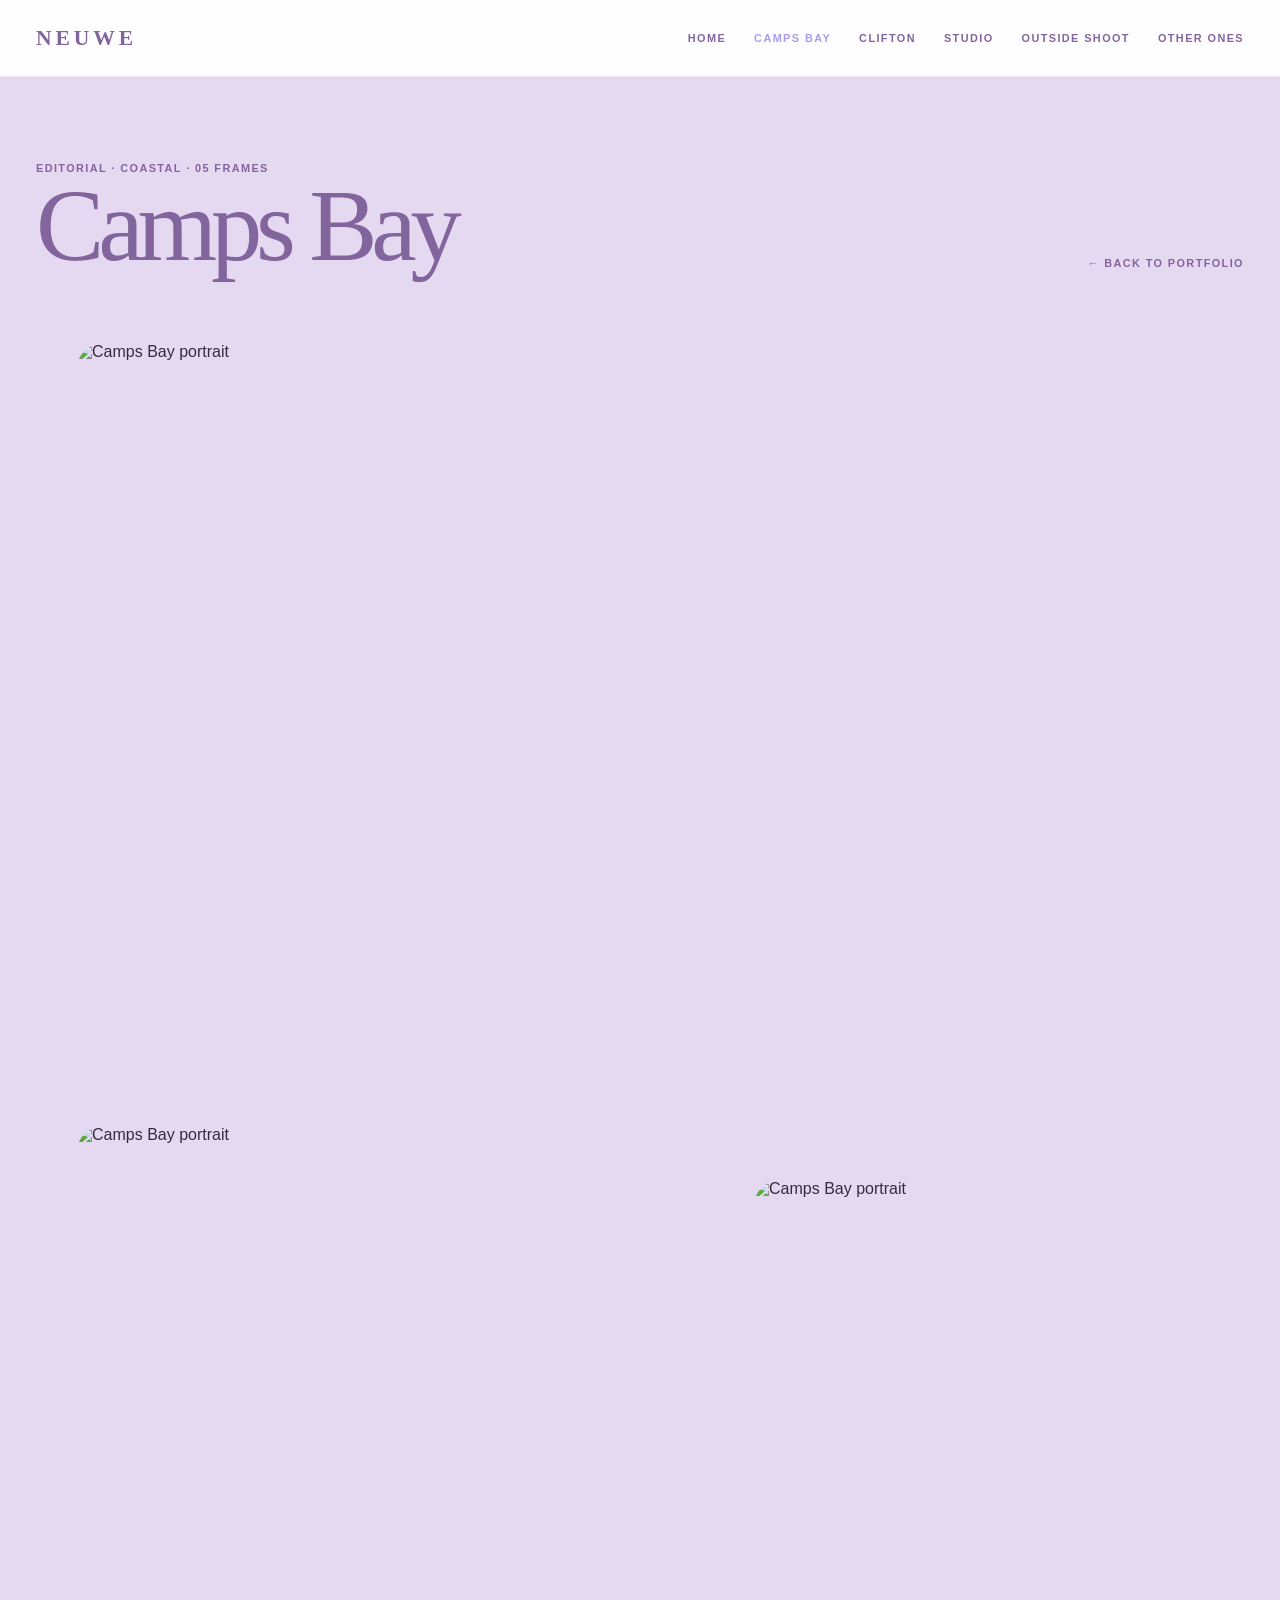
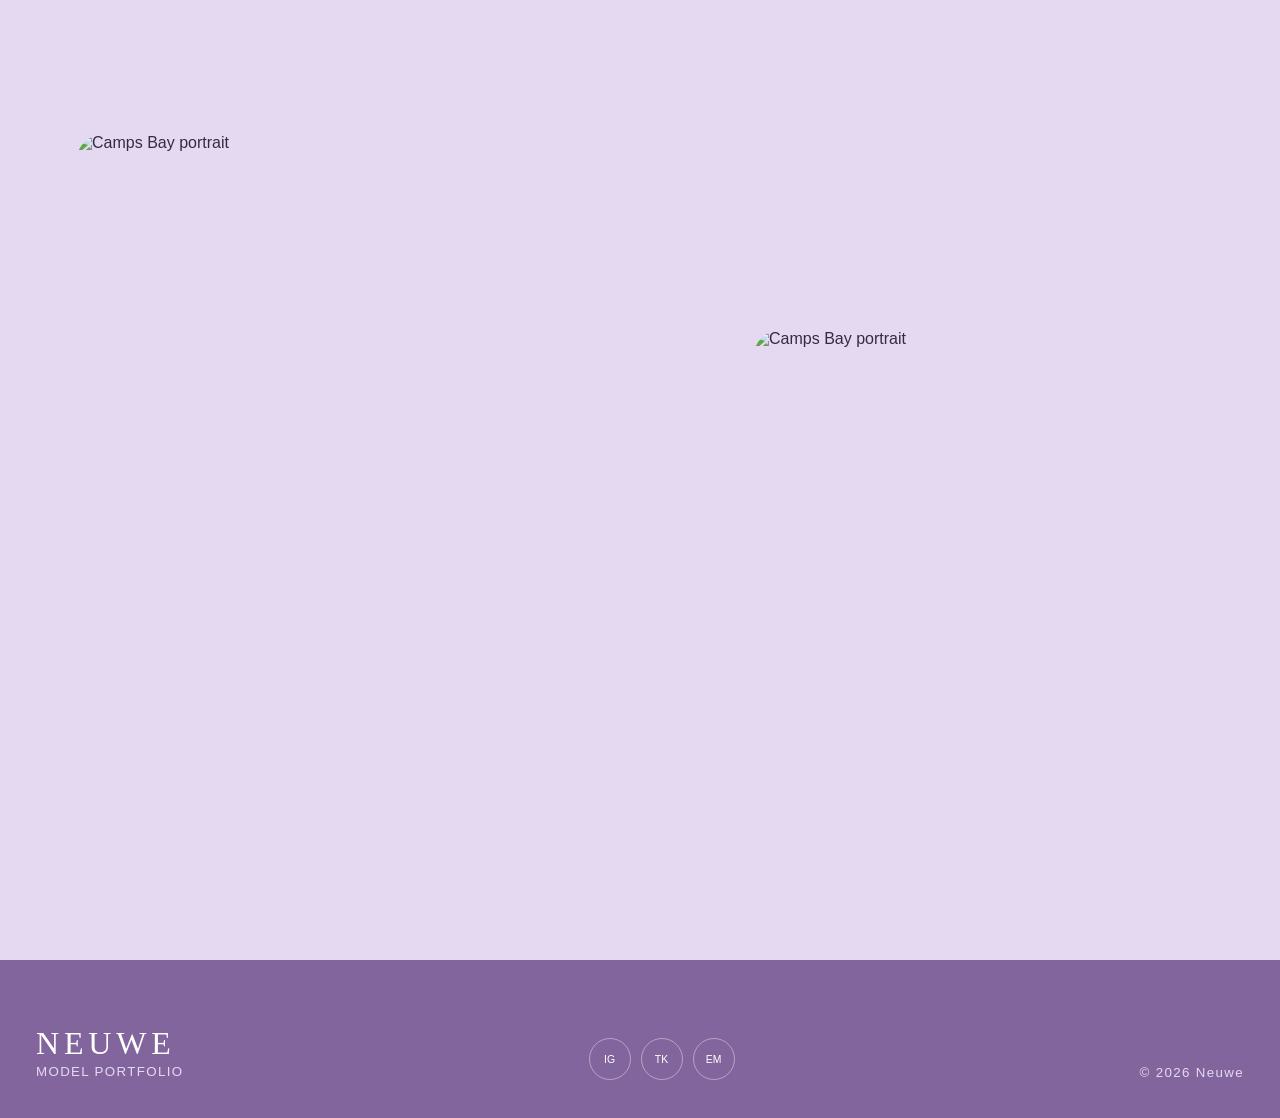
==== camps-bay.html @ 0b3af677 "Add Camps Bay editorial page" ====
<!doctype html><html lang="en"><head><meta charset="utf-8"><meta name="viewport" content="width=device-width,initial-scale=1"><title>Camps Bay | Neuwe</title><link rel="stylesheet" href="style.css"></head><body class="category camps"><header class="site-header"><nav class="nav container"><a class="logo" href="index.html">NEUWE</a><input class="toggle" id="navtoggle" type="checkbox"><label class="hamb" for="navtoggle"><span></span><span></span><span></span></label><div class="links"><a href="index.html">Home</a><a class="active" href="camps-bay.html">Camps Bay</a><a href="clifton.html">Clifton</a><a href="studio.html">Studio</a><a href="outside-shoot.html">Outside Shoot</a><a href="other-ones.html">Other Ones</a></div></nav></header><main><section class="cat-head"><div class="cat-head-in container"><div><div class="eyebrow">EDITORIAL · COASTAL · 05 FRAMES</div><h1>Camps Bay</h1></div><a class="back" href="index.html#portfolio">← Back to portfolio</a></div></section><section class="camps-main"><div class="container"><figure class="frame camps-hero"><img src="images/camps-bay/1.jpg" alt="Camps Bay portrait"></figure><div class="camps-grid"><figure class="frame"><img src="images/camps-bay/2.jpg" alt="Camps Bay portrait"></figure><figure class="frame"><img src="images/camps-bay/3.jpg" alt="Camps Bay portrait"></figure><figure class="frame"><img src="images/camps-bay/4.jpg" alt="Camps Bay portrait"></figure><figure class="frame"><img src="images/camps-bay/5.jpg" alt="Camps Bay portrait"></figure></div></div></section></main><footer><div class="foot container"><div><strong>NEUWE</strong><br><small>MODEL PORTFOLIO</small></div><div class="social"><a href="#">IG</a><a href="#">TK</a><a href="#">EM</a></div><small>© 2026 Neuwe</small></div></footer></body></html>
---- style.css ----
:root{--plum:#82659D;--lav:#E5D9F2;--mauve:#B99CC8;--lilac:#DEC0F1;--peri:#AA9CED;--blush:#EBD8D0;--ink:#352b3e;--serif:Georgia,'Times New Roman',serif;--r:28px}*{box-sizing:border-box}html{scroll-behavior:smooth}body{margin:0;color:var(--ink);font-family:Arial,sans-serif}img{display:block;width:100%}a{text-decoration:none;color:inherit}.container{width:min(1360px,calc(100% - 72px));margin:auto}.site-header{position:fixed;z-index:20;inset:0 0 auto;background:#fffffff0;border-bottom:1px solid #82659d20}.nav{height:76px;display:flex;align-items:center;justify-content:space-between}.logo{font:700 1.35rem var(--serif);letter-spacing:.18em;color:var(--plum)}.links{display:flex;gap:28px}.links a,.back,.eyebrow{font-size:.68rem;font-weight:700;letter-spacing:.13em;text-transform:uppercase;color:var(--plum)}.links a:hover,.links a.active{color:var(--peri)}.toggle,.hamb{display:none}.home{background:var(--lav)}.hero{min-height:900px;padding:145px 0 100px;overflow:hidden}.hero-in{position:relative;min-height:670px;display:grid;grid-template-columns:.85fr 1.15fr;gap:7vw;align-items:center}.ghost{position:absolute;z-index:0;left:50%;top:46%;transform:translate(-50%,-50%);font:700 clamp(9rem,17vw,18rem)/.7 var(--serif);letter-spacing:-.07em;color:var(--peri);opacity:.16;white-space:nowrap}.hero-copy,.hero-photo{position:relative;z-index:1}.hero-copy h1{font:400 clamp(4.4rem,7vw,7.4rem)/.84 var(--serif);letter-spacing:-.06em;color:var(--plum);margin:0 0 28px}.hero-copy h1 em{display:block;color:var(--mauve);font-weight:400}.hero-copy p{max-width:390px;font:1.18rem/1.7 var(--serif);color:var(--plum)}.button{display:inline-block;margin-top:15px;padding:16px 25px;border-radius:999px;background:var(--peri);color:#fff;font-size:.72rem;font-weight:700;letter-spacing:.1em;text-transform:uppercase}.hero-photo{justify-self:end;max-width:610px}.hero-photo img{height:690px;object-fit:cover;object-position:center 28%;border-radius:var(--r)}.preview{padding:125px 0 140px;background:#fff}.section-head{margin-bottom:50px}.section-head h2{font:400 clamp(3.2rem,5vw,5.5rem)/1 var(--serif);color:var(--plum);margin:0}.cards{display:grid;grid-template-columns:repeat(5,1fr);gap:18px}.pic,.frame{overflow:hidden;border-radius:var(--r)}.card img{height:360px;object-fit:cover;transition:.4s}.card:nth-child(even){margin-top:48px}.card:hover img{transform:scale(1.035)}.card h3{font:400 1.4rem var(--serif);color:var(--plum);margin:14px 3px 4px}.card span{color:var(--mauve);font-size:.62rem;font-weight:700;letter-spacing:.1em;text-transform:uppercase}.statement{padding:120px 0;background:var(--blush)}.statement p{max-width:950px;margin:auto;font:400 clamp(2.5rem,4vw,4.6rem)/1.08 var(--serif);color:var(--plum)}.statement em{color:var(--mauve)}footer{padding:65px 0 38px;background:var(--plum);color:#fff}.foot{display:flex;justify-content:space-between;align-items:end}.foot strong{font:400 2rem var(--serif);letter-spacing:.15em}.foot small{color:var(--lav);letter-spacing:.1em}.social{display:flex;gap:10px}.social a{width:42px;height:42px;border:1px solid #ffffff66;border-radius:50%;display:grid;place-items:center;font-size:.65rem}.category{padding-top:76px}.cat-head{padding:86px 0 58px}.cat-head-in{display:flex;justify-content:space-between;align-items:end}.cat-head h1{font:400 clamp(4.2rem,8vw,8rem)/.85 var(--serif);letter-spacing:-.06em;color:var(--plum);margin:8px 0 0}.frame img{height:100%;object-fit:cover}.camps,.other{background:var(--lav)}.camps-main{padding-bottom:130px}.camps-hero{height:min(78vh,820px);margin-bottom:65px}.camps-grid{display:grid;grid-template-columns:1.1fr .9fr;gap:28px}.camps-grid .frame:nth-child(1){height:440px}.camps-grid .frame:nth-child(2){height:690px;margin-top:70px}.camps-grid .frame:nth-child(3){height:680px;margin-top:-180px}.camps-grid .frame:nth-child(4){height:420px}.clifton-main{padding-bottom:140px}.clifton-feature{padding:65px;background:var(--blush);border-radius:var(--r);display:grid;grid-template-columns:1.35fr .65fr;gap:70px;align-items:center}.clifton-feature .frame{height:720px}.feature-copy h2,.outside-copy h2{font:400 clamp(2.7rem,4vw,4.5rem)/1.05 var(--serif);color:var(--plum)}.feature-copy p,.outside-copy p,.studio-intro{font:1.1rem/1.8 var(--serif);color:var(--plum)}.studio .cat-head{background:var(--lav)}.studio-main{padding:90px 0 140px}.studio-intro{max-width:600px;margin:0 0 65px auto}.studio-grid{display:grid;grid-template-columns:repeat(12,1fr);gap:32px}.studio-grid .frame:nth-child(1){grid-column:1/8;height:700px}.studio-grid .frame:nth-child(2){grid-column:9/13;height:500px;margin-top:90px}.studio-grid .frame:nth-child(3){grid-column:1/5;height:510px;margin-top:55px}.studio-grid .frame:nth-child(4){grid-column:5/13;height:680px}.studio-grid .frame:nth-child(5){grid-column:3/11;height:740px}.studio-grid img{filter:grayscale(100%)}.outside{background:var(--blush)}.outside-main{padding:20px 0 140px}.outside-combo{display:grid;grid-template-columns:.7fr 1.3fr;gap:70px;align-items:center}.outside-copy{padding-left:35px}.outside-combo .frame{height:770px}.other-main{padding-bottom:145px}.pair{display:grid;grid-template-columns:1fr 1fr;gap:7vw;min-height:820px}.pair .frame{height:680px}.pair .frame:nth-child(2){margin-top:145px}.pair-note{max-width:620px;margin:50px auto;text-align:center;font:2rem/1.4 var(--serif);color:var(--plum)}@media(max-width:760px){.container{width:calc(100% - 32px)}.nav{height:66px}.links{position:fixed;inset:66px 0 auto;padding:28px 24px;background:var(--lav);display:none;flex-direction:column}.links a{padding:11px 0;font:400 1.4rem var(--serif);text-transform:none;letter-spacing:0}.hamb{display:flex;width:34px;height:34px;flex-direction:column;justify-content:center;align-items:flex-end;gap:5px}.hamb span{width:23px;height:1.5px;background:var(--plum)}.toggle{position:absolute;opacity:0}.toggle:checked~.links{display:flex}.hero{min-height:0;padding:95px 0 70px}.hero-in{display:flex;flex-direction:column;gap:28px;min-height:0}.ghost{top:35px;right:-3px;left:auto;transform:none;writing-mode:vertical-rl;font-size:24vw}.hero-photo{order:1;width:calc(100% - 42px);margin-right:auto}.hero-photo img{height:125vw;max-height:590px}.hero-copy{order:2}.hero-copy h1{font-size:16vw}.cards{grid-template-columns:1fr 1fr;gap:28px 13px}.card:nth-child(even){margin-top:50px}.card img{height:245px}.preview,.statement{padding:80px 0}.statement p{font-size:9vw}.foot{display:grid;gap:30px}.category{padding-top:66px}.cat-head{padding:55px 0 42px}.cat-head-in{flex-direction:column-reverse;align-items:flex-start;gap:25px}.cat-head h1{font-size:18vw}.camps-main{padding-bottom:85px}.camps-hero{width:94%;height:520px;margin:0 0 45px auto}.camps-grid{display:flex;flex-direction:column;gap:38px}.camps-grid .frame:nth-child(1){width:76%;height:390px}.camps-grid .frame:nth-child(2){width:88%;height:500px;margin-left:auto}.camps-grid .frame:nth-child(3){height:430px;margin:0}.camps-grid .frame:nth-child(4){width:72%;height:400px;margin-left:auto}.clifton-feature{padding:18px 18px 36px;display:flex;flex-direction:column}.clifton-feature .frame{height:540px}.studio-grid{display:flex;flex-direction:column;gap:42px}.studio-grid .frame:nth-child(1){width:92%;height:510px}.studio-grid .frame:nth-child(2){width:68%;height:390px;margin-left:auto}.studio-grid .frame:nth-child(3){width:72%;height:410px;margin:0}.studio-grid .frame:nth-child(4){height:480px}.studio-grid .frame:nth-child(5){width:84%;height:520px;margin:auto}.outside-combo{display:flex;flex-direction:column-reverse;gap:0}.outside-combo .frame{width:91%;height:560px;margin-left:auto}.outside-copy{width:88%;margin-top:-32px;padding:35px 26px;background:var(--lav);border-radius:22px;z-index:2}.pair{position:relative;display:block;min-height:760px}.pair .frame:first-child{width:82%;height:500px}.pair .frame:nth-child(2){position:absolute;right:0;bottom:0;width:67%;height:420px;margin:0;border:7px solid var(--lav)}.pair-note{font-size:1.6rem}}
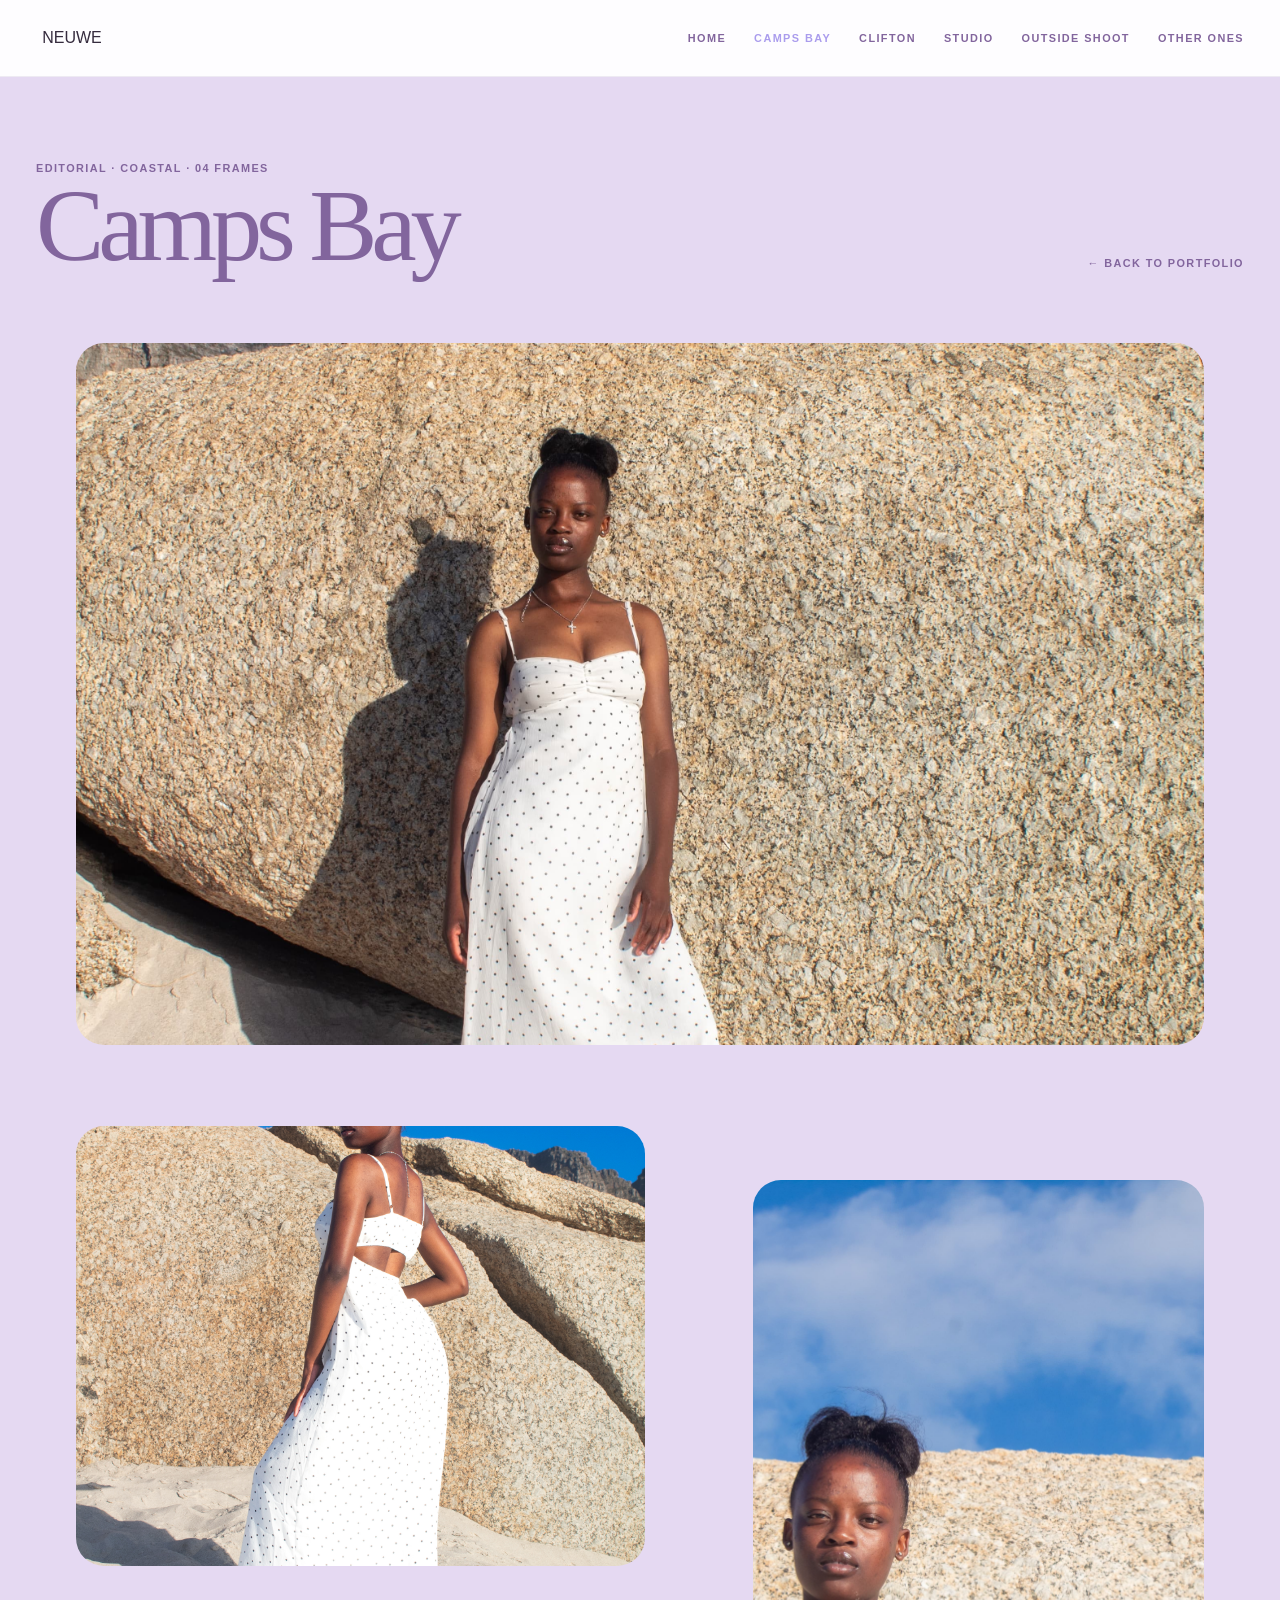
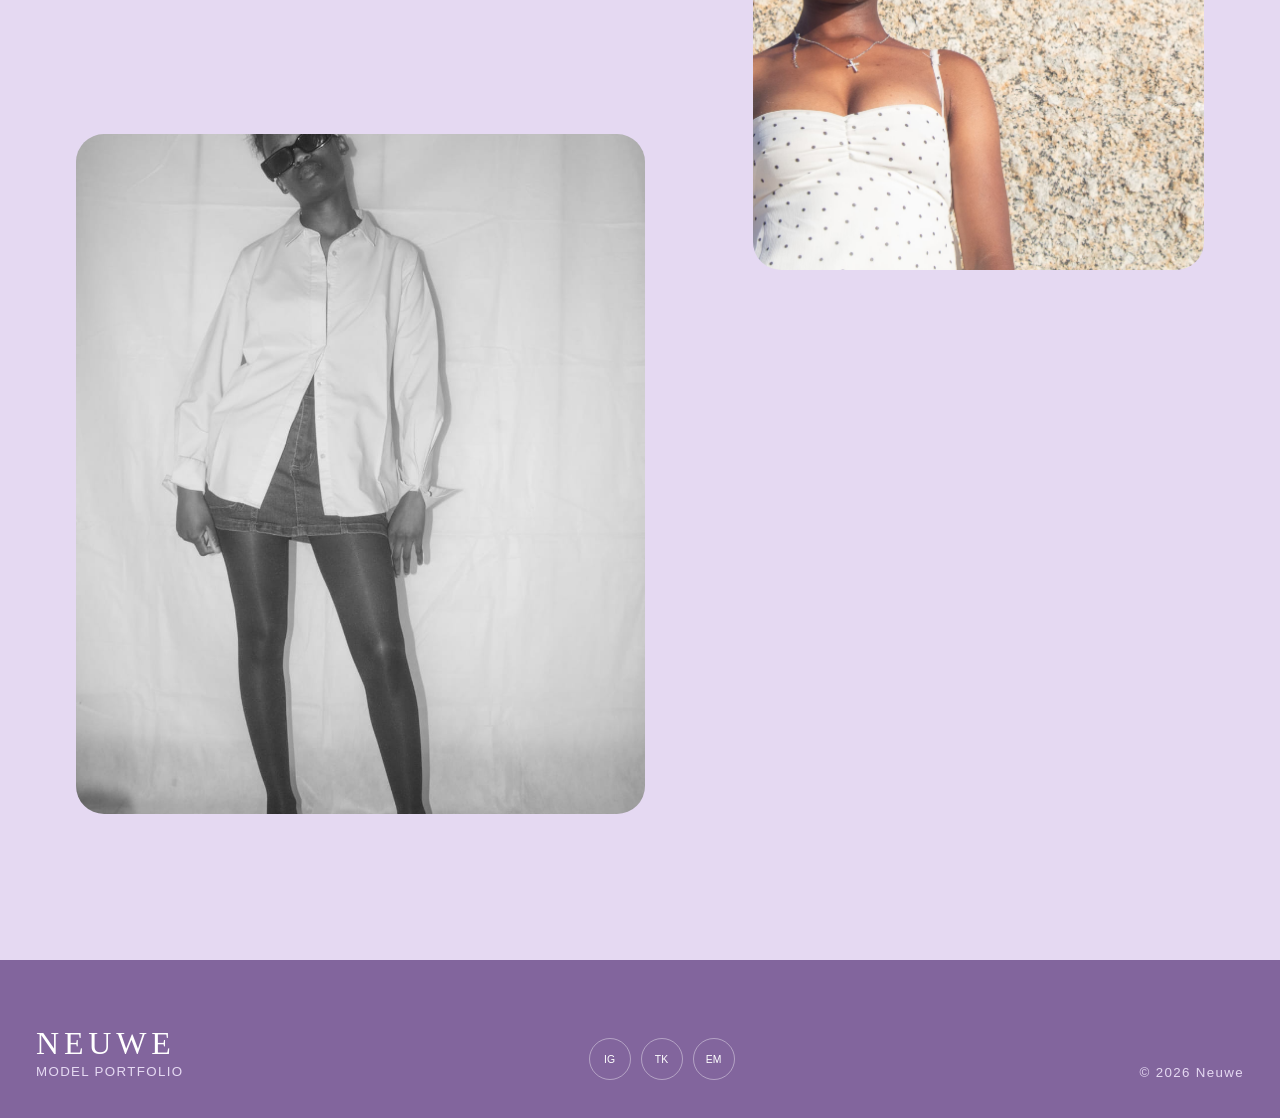
==== commit 72c13d28: "Remove hands-on-face image from Camps Bay page" ====
--- a/camps-bay.html
+++ b/camps-bay.html
@@ -1 +1 @@
-<!doctype html><html lang="en"><head><meta charset="utf-8"><meta name="viewport" content="width=device-width,initial-scale=1"><title>Camps Bay | Neuwe</title><link rel="stylesheet" href="style.css"></head><body class="category camps"><header class="site-header"><nav class="nav container"><a class="logo" href="index.html">NEUWE</a><input class="toggle" id="navtoggle" type="checkbox"><label class="hamb" for="navtoggle"><span></span><span></span><span></span></label><div class="links"><a href="index.html">Home</a><a class="active" href="camps-bay.html">Camps Bay</a><a href="clifton.html">Clifton</a><a href="studio.html">Studio</a><a href="outside-shoot.html">Outside Shoot</a><a href="other-ones.html">Other Ones</a></div></nav></header><main><section class="cat-head"><div class="cat-head-in container"><div><div class="eyebrow">EDITORIAL · COASTAL · 05 FRAMES</div><h1>Camps Bay</h1></div><a class="back" href="index.html#portfolio">← Back to portfolio</a></div></section><section class="camps-main"><div class="container"><figure class="frame camps-hero"><img src="images/camps-bay/1.jpg" alt="Camps Bay portrait"></figure><div class="camps-grid"><figure class="frame"><img src="images/camps-bay/2.jpg" alt="Camps Bay portrait"></figure><figure class="frame"><img src="images/camps-bay/3.jpg" alt="Camps Bay portrait"></figure><figure class="frame"><img src="images/camps-bay/4.jpg" alt="Camps Bay portrait"></figure><figure class="frame"><img src="images/camps-bay/5.jpg" alt="Camps Bay portrait"></figure></div></div></section></main><footer><div class="foot container"><div><strong>NEUWE</strong><br><small>MODEL PORTFOLIO</small></div><div class="social"><a href="#">IG</a><a href="#">TK</a><a href="#">EM</a></div><small>© 2026 Neuwe</small></div></footer></body></html>+<!doctype html><html lang="en"><head><meta charset="utf-8"><meta name="viewport" content="width=device-width,initial-scale=1"><title>Camps Bay | Neuwe</title><link rel="stylesheet" href="style.css"></head><body class="category camps"><header class="site-header"><nav class="nav container"><a class="logo" href="index.html">NEUWE</a><input class="toggle" id="navtoggle" type="checkbox"><label class="hamb" for="navtoggle"><span></span><span></span><span></span></label><div class="links"><a href="index.html">Home</a><a class="active" href="camps-bay.html">Camps Bay</a><a href="clifton.html">Clifton</a><a href="studio.html">Studio</a><a href="outside-shoot.html">Outside Shoot</a><a href="other-ones.html">Other Ones</a></div></nav></header><main><section class="cat-head"><div class="cat-head-in container"><div><div class="eyebrow">EDITORIAL · COASTAL · 04 FRAMES</div><h1>Camps Bay</h1></div><a class="back" href="index.html#portfolio">← Back to portfolio</a></div></section><section class="camps-main"><div class="container"><figure class="frame camps-hero"><img src="images/camps-bay/1.jpg" alt="Camps Bay portrait"></figure><div class="camps-grid"><figure class="frame"><img src="images/camps-bay/2.jpg" alt="Camps Bay portrait"></figure><figure class="frame"><img src="images/camps-bay/3.jpg" alt="Camps Bay portrait"></figure><figure class="frame"><img src="images/camps-bay/5.jpg" alt="Camps Bay portrait"></figure></div></div></section></main><footer><div class="foot container"><div><strong>NEUWE</strong><br><small>MODEL PORTFOLIO</small></div><div class="social"><a href="#">IG</a><a href="#">TK</a><a href="#">EM</a></div><small>© 2026 Neuwe</small></div></footer></body></html>
--- a/style.css
+++ b/style.css
@@ -1 +1 @@
-:root{--plum:#82659D;--lav:#E5D9F2;--mauve:#B99CC8;--lilac:#DEC0F1;--peri:#AA9CED;--blush:#EBD8D0;--ink:#352b3e;--serif:Georgia,'Times New Roman',serif;--r:28px}*{box-sizing:border-box}html{scroll-behavior:smooth}body{margin:0;color:var(--ink);font-family:Arial,sans-serif}img{display:block;width:100%}a{text-decoration:none;color:inherit}.container{width:min(1360px,calc(100% - 72px));margin:auto}.site-header{position:fixed;z-index:20;inset:0 0 auto;background:#fffffff0;border-bottom:1px solid #82659d20}.nav{height:76px;display:flex;align-items:center;justify-content:space-between}.logo{font:700 1.35rem var(--serif);letter-spacing:.18em;color:var(--plum)}.links{display:flex;gap:28px}.links a,.back,.eyebrow{font-size:.68rem;font-weight:700;letter-spacing:.13em;text-transform:uppercase;color:var(--plum)}.links a:hover,.links a.active{color:var(--peri)}.toggle,.hamb{display:none}.home{background:var(--lav)}.hero{min-height:900px;padding:145px 0 100px;overflow:hidden}.hero-in{position:relative;min-height:670px;display:grid;grid-template-columns:.85fr 1.15fr;gap:7vw;align-items:center}.ghost{position:absolute;z-index:0;left:50%;top:46%;transform:translate(-50%,-50%);font:700 clamp(9rem,17vw,18rem)/.7 var(--serif);letter-spacing:-.07em;color:var(--peri);opacity:.16;white-space:nowrap}.hero-copy,.hero-photo{position:relative;z-index:1}.hero-copy h1{font:400 clamp(4.4rem,7vw,7.4rem)/.84 var(--serif);letter-spacing:-.06em;color:var(--plum);margin:0 0 28px}.hero-copy h1 em{display:block;color:var(--mauve);font-weight:400}.hero-copy p{max-width:390px;font:1.18rem/1.7 var(--serif);color:var(--plum)}.button{display:inline-block;margin-top:15px;padding:16px 25px;border-radius:999px;background:var(--peri);color:#fff;font-size:.72rem;font-weight:700;letter-spacing:.1em;text-transform:uppercase}.hero-photo{justify-self:end;max-width:610px}.hero-photo img{height:690px;object-fit:cover;object-position:center 28%;border-radius:var(--r)}.preview{padding:125px 0 140px;background:#fff}.section-head{margin-bottom:50px}.section-head h2{font:400 clamp(3.2rem,5vw,5.5rem)/1 var(--serif);color:var(--plum);margin:0}.cards{display:grid;grid-template-columns:repeat(5,1fr);gap:18px}.pic,.frame{overflow:hidden;border-radius:var(--r)}.card img{height:360px;object-fit:cover;transition:.4s}.card:nth-child(even){margin-top:48px}.card:hover img{transform:scale(1.035)}.card h3{font:400 1.4rem var(--serif);color:var(--plum);margin:14px 3px 4px}.card span{color:var(--mauve);font-size:.62rem;font-weight:700;letter-spacing:.1em;text-transform:uppercase}.statement{padding:120px 0;background:var(--blush)}.statement p{max-width:950px;margin:auto;font:400 clamp(2.5rem,4vw,4.6rem)/1.08 var(--serif);color:var(--plum)}.statement em{color:var(--mauve)}footer{padding:65px 0 38px;background:var(--plum);color:#fff}.foot{display:flex;justify-content:space-between;align-items:end}.foot strong{font:400 2rem var(--serif);letter-spacing:.15em}.foot small{color:var(--lav);letter-spacing:.1em}.social{display:flex;gap:10px}.social a{width:42px;height:42px;border:1px solid #ffffff66;border-radius:50%;display:grid;place-items:center;font-size:.65rem}.category{padding-top:76px}.cat-head{padding:86px 0 58px}.cat-head-in{display:flex;justify-content:space-between;align-items:end}.cat-head h1{font:400 clamp(4.2rem,8vw,8rem)/.85 var(--serif);letter-spacing:-.06em;color:var(--plum);margin:8px 0 0}.frame img{height:100%;object-fit:cover}.camps,.other{background:var(--lav)}.camps-main{padding-bottom:130px}.camps-hero{height:min(78vh,820px);margin-bottom:65px}.camps-grid{display:grid;grid-template-columns:1.1fr .9fr;gap:28px}.camps-grid .frame:nth-child(1){height:440px}.camps-grid .frame:nth-child(2){height:690px;margin-top:70px}.camps-grid .frame:nth-child(3){height:680px;margin-top:-180px}.camps-grid .frame:nth-child(4){height:420px}.clifton-main{padding-bottom:140px}.clifton-feature{padding:65px;background:var(--blush);border-radius:var(--r);display:grid;grid-template-columns:1.35fr .65fr;gap:70px;align-items:center}.clifton-feature .frame{height:720px}.feature-copy h2,.outside-copy h2{font:400 clamp(2.7rem,4vw,4.5rem)/1.05 var(--serif);color:var(--plum)}.feature-copy p,.outside-copy p,.studio-intro{font:1.1rem/1.8 var(--serif);color:var(--plum)}.studio .cat-head{background:var(--lav)}.studio-main{padding:90px 0 140px}.studio-intro{max-width:600px;margin:0 0 65px auto}.studio-grid{display:grid;grid-template-columns:repeat(12,1fr);gap:32px}.studio-grid .frame:nth-child(1){grid-column:1/8;height:700px}.studio-grid .frame:nth-child(2){grid-column:9/13;height:500px;margin-top:90px}.studio-grid .frame:nth-child(3){grid-column:1/5;height:510px;margin-top:55px}.studio-grid .frame:nth-child(4){grid-column:5/13;height:680px}.studio-grid .frame:nth-child(5){grid-column:3/11;height:740px}.studio-grid img{filter:grayscale(100%)}.outside{background:var(--blush)}.outside-main{padding:20px 0 140px}.outside-combo{display:grid;grid-template-columns:.7fr 1.3fr;gap:70px;align-items:center}.outside-copy{padding-left:35px}.outside-combo .frame{height:770px}.other-main{padding-bottom:145px}.pair{display:grid;grid-template-columns:1fr 1fr;gap:7vw;min-height:820px}.pair .frame{height:680px}.pair .frame:nth-child(2){margin-top:145px}.pair-note{max-width:620px;margin:50px auto;text-align:center;font:2rem/1.4 var(--serif);color:var(--plum)}@media(max-width:760px){.container{width:calc(100% - 32px)}.nav{height:66px}.links{position:fixed;inset:66px 0 auto;padding:28px 24px;background:var(--lav);display:none;flex-direction:column}.links a{padding:11px 0;font:400 1.4rem var(--serif);text-transform:none;letter-spacing:0}.hamb{display:flex;width:34px;height:34px;flex-direction:column;justify-content:center;align-items:flex-end;gap:5px}.hamb span{width:23px;height:1.5px;background:var(--plum)}.toggle{position:absolute;opacity:0}.toggle:checked~.links{display:flex}.hero{min-height:0;padding:95px 0 70px}.hero-in{display:flex;flex-direction:column;gap:28px;min-height:0}.ghost{top:35px;right:-3px;left:auto;transform:none;writing-mode:vertical-rl;font-size:24vw}.hero-photo{order:1;width:calc(100% - 42px);margin-right:auto}.hero-photo img{height:125vw;max-height:590px}.hero-copy{order:2}.hero-copy h1{font-size:16vw}.cards{grid-template-columns:1fr 1fr;gap:28px 13px}.card:nth-child(even){margin-top:50px}.card img{height:245px}.preview,.statement{padding:80px 0}.statement p{font-size:9vw}.foot{display:grid;gap:30px}.category{padding-top:66px}.cat-head{padding:55px 0 42px}.cat-head-in{flex-direction:column-reverse;align-items:flex-start;gap:25px}.cat-head h1{font-size:18vw}.camps-main{padding-bottom:85px}.camps-hero{width:94%;height:520px;margin:0 0 45px auto}.camps-grid{display:flex;flex-direction:column;gap:38px}.camps-grid .frame:nth-child(1){width:76%;height:390px}.camps-grid .frame:nth-child(2){width:88%;height:500px;margin-left:auto}.camps-grid .frame:nth-child(3){height:430px;margin:0}.camps-grid .frame:nth-child(4){width:72%;height:400px;margin-left:auto}.clifton-feature{padding:18px 18px 36px;display:flex;flex-direction:column}.clifton-feature .frame{height:540px}.studio-grid{display:flex;flex-direction:column;gap:42px}.studio-grid .frame:nth-child(1){width:92%;height:510px}.studio-grid .frame:nth-child(2){width:68%;height:390px;margin-left:auto}.studio-grid .frame:nth-child(3){width:72%;height:410px;margin:0}.studio-grid .frame:nth-child(4){height:480px}.studio-grid .frame:nth-child(5){width:84%;height:520px;margin:auto}.outside-combo{display:flex;flex-direction:column-reverse;gap:0}.outside-combo .frame{width:91%;height:560px;margin-left:auto}.outside-copy{width:88%;margin-top:-32px;padding:35px 26px;background:var(--lav);border-radius:22px;z-index:2}.pair{position:relative;display:block;min-height:760px}.pair .frame:first-child{width:82%;height:500px}.pair .frame:nth-child(2){position:absolute;right:0;bottom:0;width:67%;height:420px;margin:0;border:7px solid var(--lav)}.pair-note{font-size:1.6rem}}+:root{--plum:#82659D;--lav:#E5D9F2;--mauve:#B99CC8;--lilac:#DEC0F1;--peri:#AA9CED;--blush:#EBD8D0;--ink:#352b3e;--serif:Georgia,'Times New Roman',serif;--r:28px}*{box-sizing:border-box}html{scroll-behavior:smooth}body{margin:0;color:var(--ink);font-family:Arial,sans-serif}img{display:block;width:100%}a{text-decoration:none;color:inherit}.container{width:min(1360px,calc(100% - 72px));margin:auto}.site-header{position:fixed;z-index:20;inset:0 0 auto;background:#fffffff0;border-bottom:1px solid #82659d20}.nav{height:76px;display:flex;align-items:center;justify-content:space-between}.logo{width:72px;height:72px;display:flex;align-items:center;justify-content:center;flex:0 0 auto}.logo img{width:68px;height:68px;object-fit:contain;filter:saturate(1.12) contrast(1.06);transition:transform .25s ease}.logo:hover img{transform:scale(1.04)}.links{display:flex;gap:28px}.links a,.back,.eyebrow{font-size:.68rem;font-weight:700;letter-spacing:.13em;text-transform:uppercase;color:var(--plum)}.links a:hover,.links a.active{color:var(--peri)}.toggle,.hamb{display:none}.home{background:var(--lav)}.hero{min-height:900px;padding:145px 0 100px;overflow:hidden}.hero-in{position:relative;min-height:670px;display:grid;grid-template-columns:.85fr 1.15fr;gap:7vw;align-items:center}.ghost{position:absolute;z-index:0;left:50%;top:46%;transform:translate(-50%,-50%);font:700 clamp(9rem,17vw,18rem)/.7 var(--serif);letter-spacing:-.07em;color:var(--peri);opacity:.16;white-space:nowrap}.hero-copy,.hero-photo{position:relative;z-index:1}.hero-copy h1{font:400 clamp(4.4rem,7vw,7.4rem)/.84 var(--serif);letter-spacing:-.06em;color:var(--plum);margin:0 0 28px}.hero-copy h1 em{display:block;color:var(--mauve);font-weight:400}.hero-copy p{max-width:390px;font:1.18rem/1.7 var(--serif);color:var(--plum)}.button{display:inline-block;margin-top:15px;padding:16px 25px;border-radius:999px;background:var(--peri);color:#fff;font-size:.72rem;font-weight:700;letter-spacing:.1em;text-transform:uppercase}.hero-photo{justify-self:end;max-width:610px}.hero-photo img{height:690px;object-fit:cover;object-position:center 28%;border-radius:var(--r)}.preview{padding:125px 0 140px;background:#fff}.section-head{margin-bottom:50px}.section-head h2{font:400 clamp(3.2rem,5vw,5.5rem)/1 var(--serif);color:var(--plum);margin:0}.cards{display:grid;grid-template-columns:repeat(5,1fr);gap:18px}.pic,.frame{overflow:hidden;border-radius:var(--r)}.card img{height:360px;object-fit:cover;transition:.4s}.card:nth-child(even){margin-top:48px}.card:hover img{transform:scale(1.035)}.card h3{font:400 1.4rem var(--serif);color:var(--plum);margin:14px 3px 4px}.card span{color:var(--mauve);font-size:.62rem;font-weight:700;letter-spacing:.1em;text-transform:uppercase}.statement{padding:120px 0;background:var(--blush)}.statement p{max-width:950px;margin:auto;font:400 clamp(2.5rem,4vw,4.6rem)/1.08 var(--serif);color:var(--plum)}.statement em{color:var(--mauve)}footer{padding:65px 0 38px;background:var(--plum);color:#fff}.foot{display:flex;justify-content:space-between;align-items:end}.foot strong{font:400 2rem var(--serif);letter-spacing:.15em}.foot small{color:var(--lav);letter-spacing:.1em}.social{display:flex;gap:10px}.social a{width:42px;height:42px;border:1px solid #ffffff66;border-radius:50%;display:grid;place-items:center;font-size:.65rem}.category{padding-top:76px}.cat-head{padding:86px 0 58px}.cat-head-in{display:flex;justify-content:space-between;align-items:end}.cat-head h1{font:400 clamp(4.2rem,8vw,8rem)/.85 var(--serif);letter-spacing:-.06em;color:var(--plum);margin:8px 0 0}.frame img{height:100%;object-fit:cover}.camps,.other{background:var(--lav)}.camps-main{padding-bottom:130px}.camps-hero{height:min(78vh,820px);margin-bottom:65px}.camps-grid{display:grid;grid-template-columns:1.1fr .9fr;gap:28px}.camps-grid .frame:nth-child(1){height:440px}.camps-grid .frame:nth-child(2){height:690px;margin-top:70px}.camps-grid .frame:nth-child(3){height:680px;margin-top:-180px}.camps-grid .frame:nth-child(4){height:420px}.clifton-main{padding-bottom:140px}.clifton-feature{padding:65px;background:var(--blush);border-radius:var(--r);display:grid;grid-template-columns:1.35fr .65fr;gap:70px;align-items:center}.clifton-feature .frame{height:720px}.feature-copy h2,.outside-copy h2{font:400 clamp(2.7rem,4vw,4.5rem)/1.05 var(--serif);color:var(--plum)}.feature-copy p,.outside-copy p,.studio-intro{font:1.1rem/1.8 var(--serif);color:var(--plum)}.studio .cat-head{background:var(--lav)}.studio-main{padding:90px 0 140px}.studio-intro{max-width:600px;margin:0 0 65px auto}.studio-grid{display:grid;grid-template-columns:repeat(12,1fr);gap:32px}.studio-grid .frame:nth-child(1){grid-column:1/8;height:700px}.studio-grid .frame:nth-child(2){grid-column:9/13;height:500px;margin-top:90px}.studio-grid .frame:nth-child(3){grid-column:1/5;height:510px;margin-top:55px}.studio-grid .frame:nth-child(4){grid-column:5/13;height:680px}.studio-grid .frame:nth-child(5){grid-column:3/11;height:740px}.studio-grid img{filter:grayscale(100%)}.outside{background:var(--blush)}.outside-main{padding:20px 0 140px}.outside-combo{display:grid;grid-template-columns:.7fr 1.3fr;gap:70px;align-items:center}.outside-copy{padding-left:35px}.outside-combo .frame{height:770px}.other-main{padding-bottom:145px}.pair{display:grid;grid-template-columns:1fr 1fr;gap:7vw;min-height:820px}.pair .frame{height:680px}.pair .frame:nth-child(2){margin-top:145px}.pair-note{max-width:620px;margin:50px auto;text-align:center;font:2rem/1.4 var(--serif);color:var(--plum)}@media(max-width:760px){.container{width:calc(100% - 32px)}.nav{height:66px}.logo{width:60px;height:60px}.logo img{width:58px;height:58px}.links{position:fixed;inset:66px 0 auto;padding:28px 24px;background:var(--lav);display:none;flex-direction:column}.links a{padding:11px 0;font:400 1.4rem var(--serif);text-transform:none;letter-spacing:0}.hamb{display:flex;width:34px;height:34px;flex-direction:column;justify-content:center;align-items:flex-end;gap:5px}.hamb span{width:23px;height:1.5px;background:var(--plum)}.toggle{position:absolute;opacity:0}.toggle:checked~.links{display:flex}.hero{min-height:0;padding:95px 0 70px}.hero-in{display:flex;flex-direction:column;gap:28px;min-height:0}.ghost{top:35px;right:-3px;left:auto;transform:none;writing-mode:vertical-rl;font-size:24vw}.hero-photo{order:1;width:calc(100% - 42px);margin-right:auto}.hero-photo img{height:125vw;max-height:590px}.hero-copy{order:2}.hero-copy h1{font-size:16vw}.cards{grid-template-columns:1fr 1fr;gap:28px 13px}.card:nth-child(even){margin-top:50px}.card img{height:245px}.preview,.statement{padding:80px 0}.statement p{font-size:9vw}.foot{display:grid;gap:30px}.category{padding-top:66px}.cat-head{padding:55px 0 42px}.cat-head-in{flex-direction:column-reverse;align-items:flex-start;gap:25px}.cat-head h1{font-size:18vw}.camps-main{padding-bottom:85px}.camps-hero{width:94%;height:520px;margin:0 0 45px auto}.camps-grid{display:flex;flex-direction:column;gap:38px}.camps-grid .frame:nth-child(1){width:76%;height:390px}.camps-grid .frame:nth-child(2){width:88%;height:500px;margin-left:auto}.camps-grid .frame:nth-child(3){height:430px;margin:0}.camps-grid .frame:nth-child(4){width:72%;height:400px;margin-left:auto}.clifton-feature{padding:18px 18px 36px;display:flex;flex-direction:column}.clifton-feature .frame{height:540px}.studio-grid{display:flex;flex-direction:column;gap:42px}.studio-grid .frame:nth-child(1){width:92%;height:510px}.studio-grid .frame:nth-child(2){width:68%;height:390px;margin-left:auto}.studio-grid .frame:nth-child(3){width:72%;height:410px;margin:0}.studio-grid .frame:nth-child(4){height:480px}.studio-grid .frame:nth-child(5){width:84%;height:520px;margin:auto}.outside-combo{display:flex;flex-direction:column-reverse;gap:0}.outside-combo .frame{width:91%;height:560px;margin-left:auto}.outside-copy{width:88%;margin-top:-32px;padding:35px 26px;background:var(--lav);border-radius:22px;z-index:2}.pair{position:relative;display:block;min-height:760px}.pair .frame:first-child{width:82%;height:500px}.pair .frame:nth-child(2){position:absolute;right:0;bottom:0;width:67%;height:420px;margin:0;border:7px solid var(--lav)}.pair-note{font-size:1.6rem}}
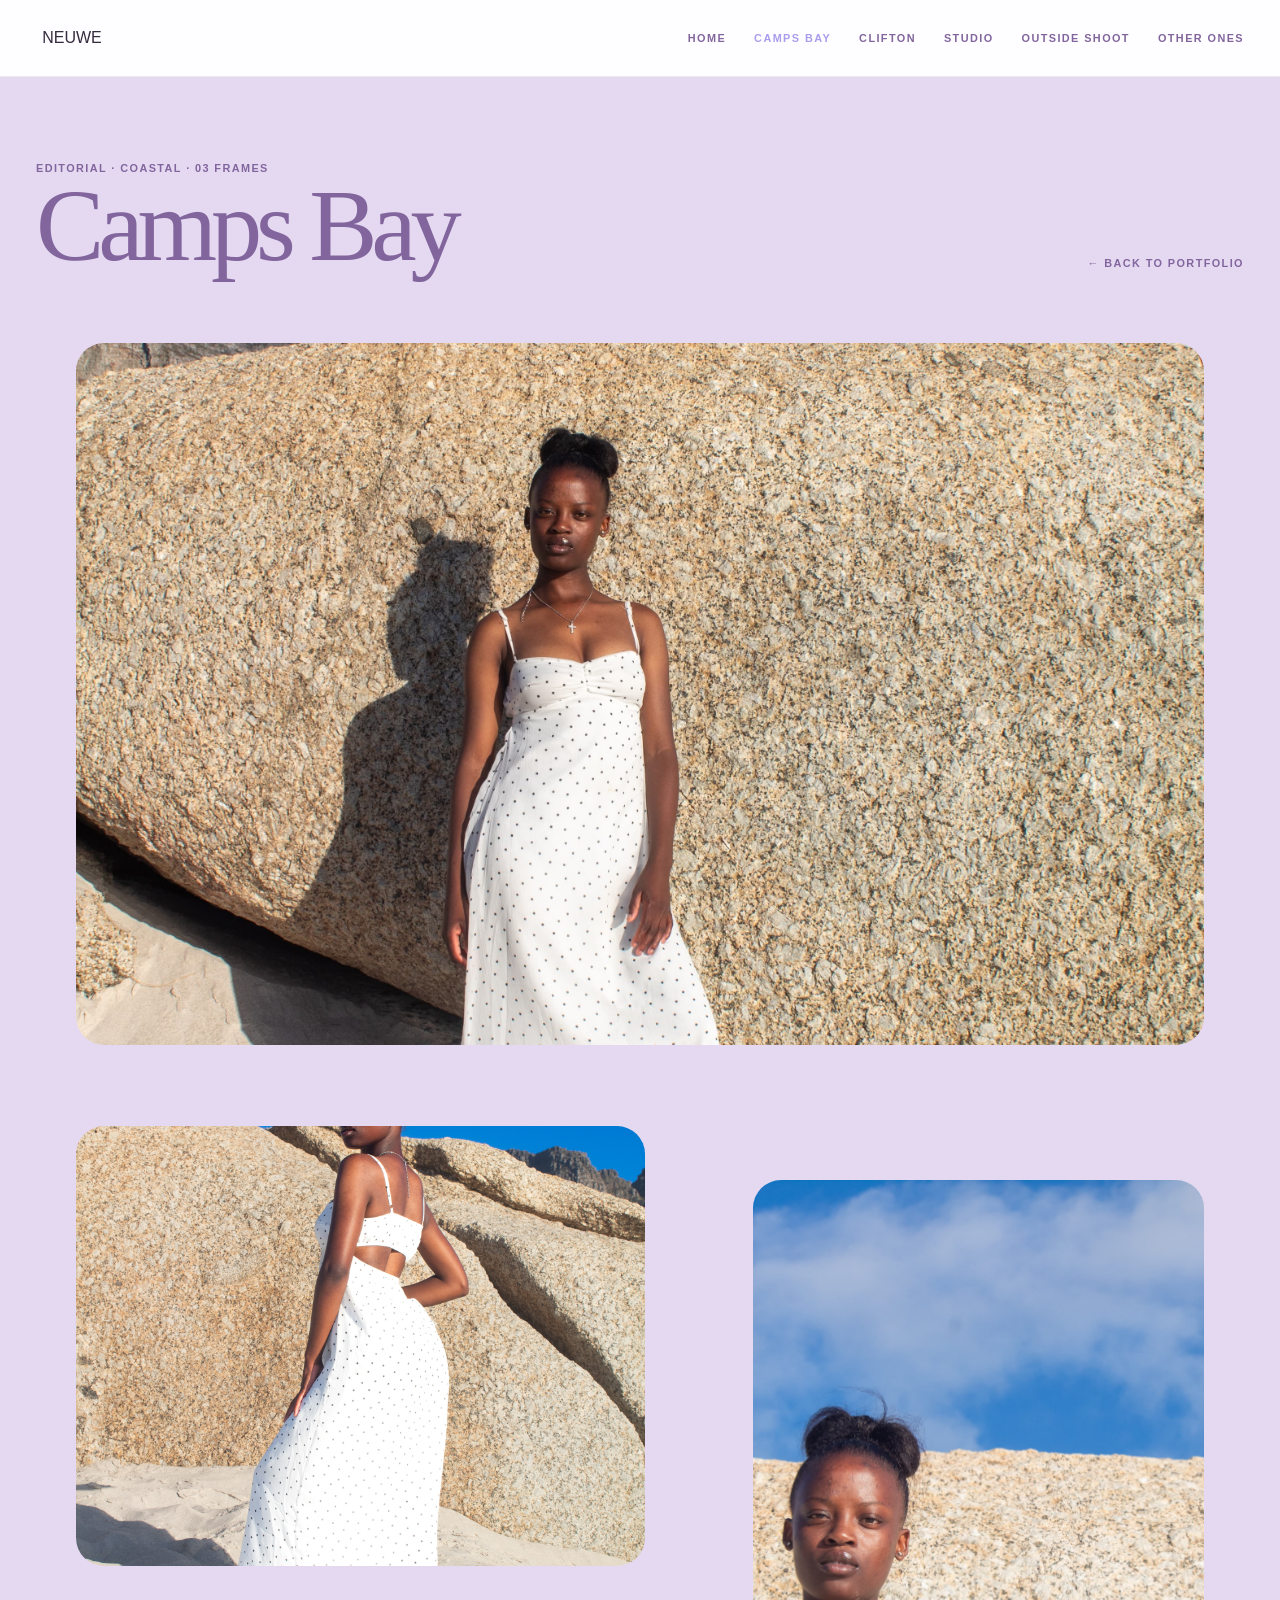
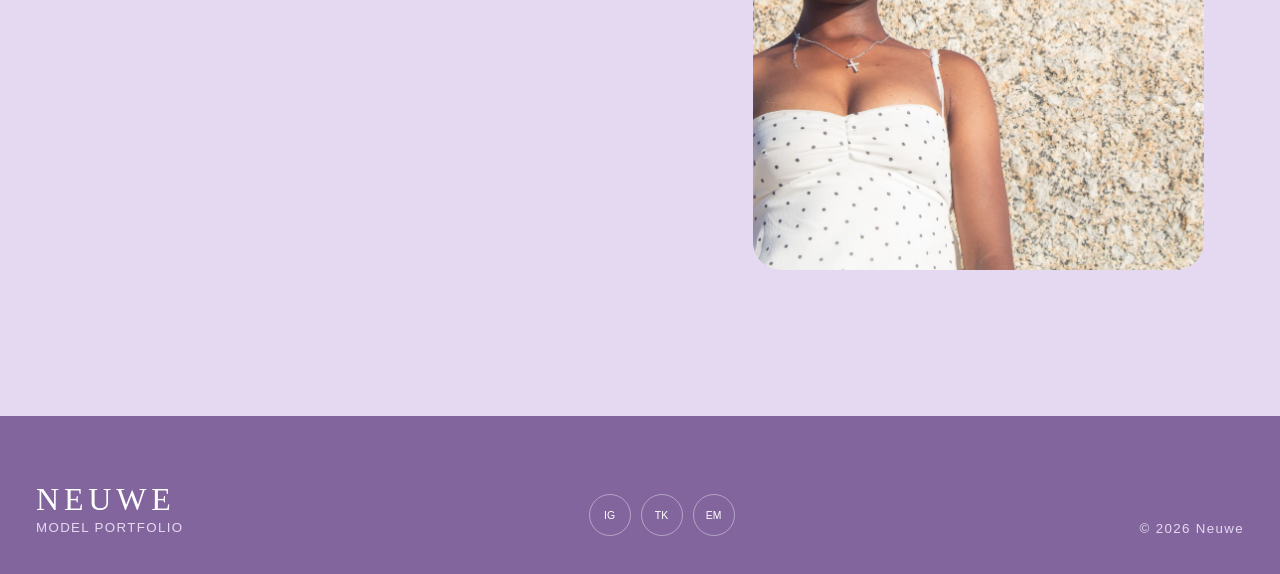
==== commit a9b1c9e2: "Move monochrome portrait out of Camps Bay" ====
--- a/camps-bay.html
+++ b/camps-bay.html
@@ -1 +1 @@
-<!doctype html><html lang="en"><head><meta charset="utf-8"><meta name="viewport" content="width=device-width,initial-scale=1"><title>Camps Bay | Neuwe</title><link rel="stylesheet" href="style.css"></head><body class="category camps"><header class="site-header"><nav class="nav container"><a class="logo" href="index.html">NEUWE</a><input class="toggle" id="navtoggle" type="checkbox"><label class="hamb" for="navtoggle"><span></span><span></span><span></span></label><div class="links"><a href="index.html">Home</a><a class="active" href="camps-bay.html">Camps Bay</a><a href="clifton.html">Clifton</a><a href="studio.html">Studio</a><a href="outside-shoot.html">Outside Shoot</a><a href="other-ones.html">Other Ones</a></div></nav></header><main><section class="cat-head"><div class="cat-head-in container"><div><div class="eyebrow">EDITORIAL · COASTAL · 04 FRAMES</div><h1>Camps Bay</h1></div><a class="back" href="index.html#portfolio">← Back to portfolio</a></div></section><section class="camps-main"><div class="container"><figure class="frame camps-hero"><img src="images/camps-bay/1.jpg" alt="Camps Bay portrait"></figure><div class="camps-grid"><figure class="frame"><img src="images/camps-bay/2.jpg" alt="Camps Bay portrait"></figure><figure class="frame"><img src="images/camps-bay/3.jpg" alt="Camps Bay portrait"></figure><figure class="frame"><img src="images/camps-bay/5.jpg" alt="Camps Bay portrait"></figure></div></div></section></main><footer><div class="foot container"><div><strong>NEUWE</strong><br><small>MODEL PORTFOLIO</small></div><div class="social"><a href="#">IG</a><a href="#">TK</a><a href="#">EM</a></div><small>© 2026 Neuwe</small></div></footer></body></html>+<!doctype html><html lang="en"><head><meta charset="utf-8"><meta name="viewport" content="width=device-width,initial-scale=1"><title>Camps Bay | Neuwe</title><link rel="stylesheet" href="style.css"></head><body class="category camps"><header class="site-header"><nav class="nav container"><a class="logo" href="index.html">NEUWE</a><input class="toggle" id="navtoggle" type="checkbox"><label class="hamb" for="navtoggle"><span></span><span></span><span></span></label><div class="links"><a href="index.html">Home</a><a class="active" href="camps-bay.html">Camps Bay</a><a href="clifton.html">Clifton</a><a href="studio.html">Studio</a><a href="outside-shoot.html">Outside Shoot</a><a href="other-ones.html">Other Ones</a></div></nav></header><main><section class="cat-head"><div class="cat-head-in container"><div><div class="eyebrow">EDITORIAL · COASTAL · 03 FRAMES</div><h1>Camps Bay</h1></div><a class="back" href="index.html#portfolio">← Back to portfolio</a></div></section><section class="camps-main"><div class="container"><figure class="frame camps-hero"><img src="images/camps-bay/1.jpg" alt="Camps Bay portrait"></figure><div class="camps-grid"><figure class="frame"><img src="images/camps-bay/2.jpg" alt="Camps Bay portrait"></figure><figure class="frame"><img src="images/camps-bay/3.jpg" alt="Camps Bay portrait"></figure></div></div></section></main><footer><div class="foot container"><div><strong>NEUWE</strong><br><small>MODEL PORTFOLIO</small></div><div class="social"><a href="#">IG</a><a href="#">TK</a><a href="#">EM</a></div><small>© 2026 Neuwe</small></div></footer></body></html>
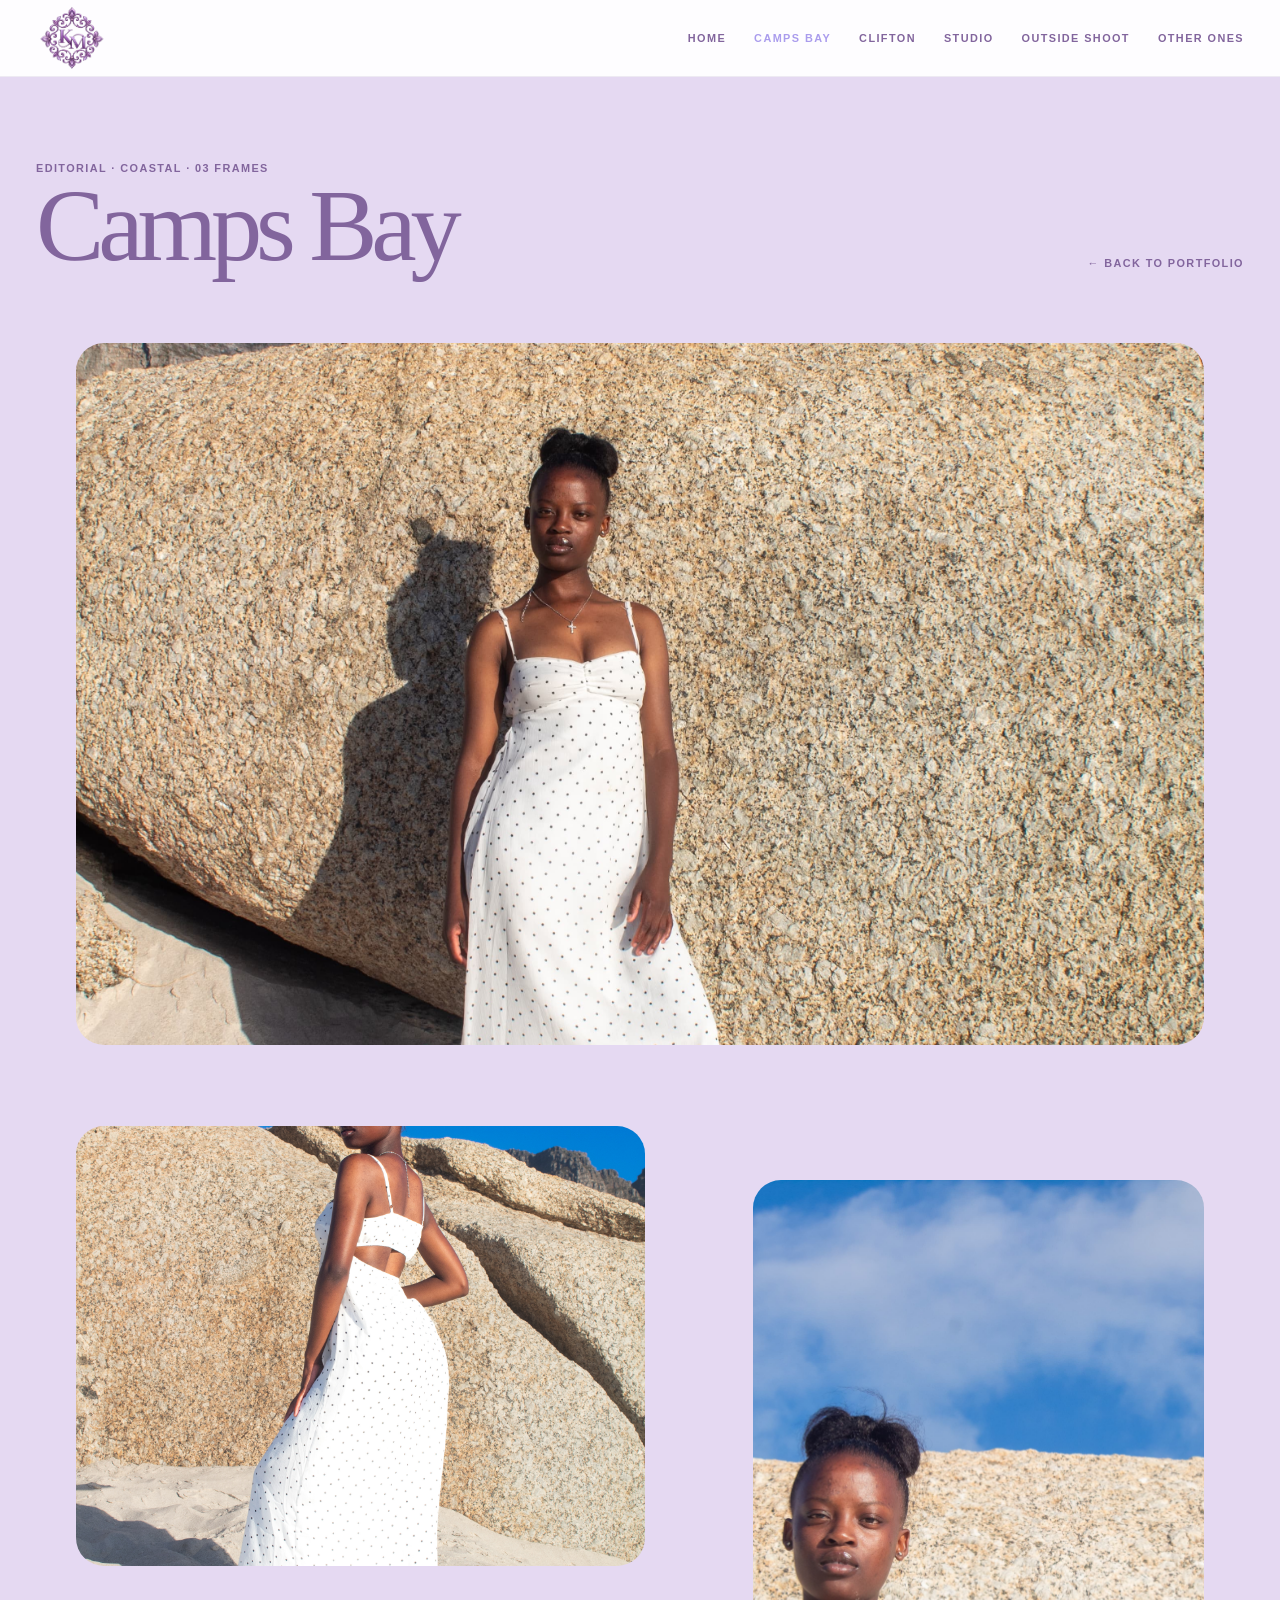
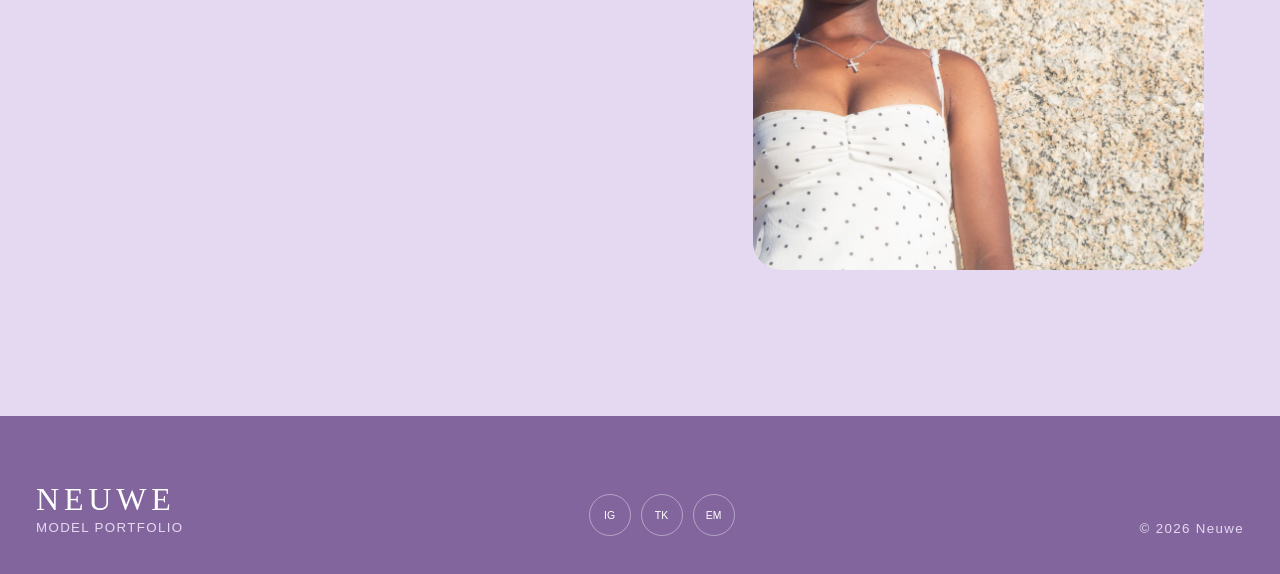
==== commit 0dfc7ff5: "Add KM logo to Camps Bay header" ====
--- a/camps-bay.html
+++ b/camps-bay.html
@@ -1 +1 @@
-<!doctype html><html lang="en"><head><meta charset="utf-8"><meta name="viewport" content="width=device-width,initial-scale=1"><title>Camps Bay | Neuwe</title><link rel="stylesheet" href="style.css"></head><body class="category camps"><header class="site-header"><nav class="nav container"><a class="logo" href="index.html">NEUWE</a><input class="toggle" id="navtoggle" type="checkbox"><label class="hamb" for="navtoggle"><span></span><span></span><span></span></label><div class="links"><a href="index.html">Home</a><a class="active" href="camps-bay.html">Camps Bay</a><a href="clifton.html">Clifton</a><a href="studio.html">Studio</a><a href="outside-shoot.html">Outside Shoot</a><a href="other-ones.html">Other Ones</a></div></nav></header><main><section class="cat-head"><div class="cat-head-in container"><div><div class="eyebrow">EDITORIAL · COASTAL · 03 FRAMES</div><h1>Camps Bay</h1></div><a class="back" href="index.html#portfolio">← Back to portfolio</a></div></section><section class="camps-main"><div class="container"><figure class="frame camps-hero"><img src="images/camps-bay/1.jpg" alt="Camps Bay portrait"></figure><div class="camps-grid"><figure class="frame"><img src="images/camps-bay/2.jpg" alt="Camps Bay portrait"></figure><figure class="frame"><img src="images/camps-bay/3.jpg" alt="Camps Bay portrait"></figure></div></div></section></main><footer><div class="foot container"><div><strong>NEUWE</strong><br><small>MODEL PORTFOLIO</small></div><div class="social"><a href="#">IG</a><a href="#">TK</a><a href="#">EM</a></div><small>© 2026 Neuwe</small></div></footer></body></html>+<!doctype html><html lang="en"><head><meta charset="utf-8"><meta name="viewport" content="width=device-width,initial-scale=1"><title>Camps Bay | Neuwe</title><link rel="stylesheet" href="style.css"></head><body class="category camps"><header class="site-header"><nav class="nav container"><a class="logo" href="index.html" aria-label="Neuwe home"><img src="images/logo/km-logo.png" alt="KM logo"></a><input class="toggle" id="navtoggle" type="checkbox"><label class="hamb" for="navtoggle"><span></span><span></span><span></span></label><div class="links"><a href="index.html">Home</a><a class="active" href="camps-bay.html">Camps Bay</a><a href="clifton.html">Clifton</a><a href="studio.html">Studio</a><a href="outside-shoot.html">Outside Shoot</a><a href="other-ones.html">Other Ones</a></div></nav></header><main><section class="cat-head"><div class="cat-head-in container"><div><div class="eyebrow">EDITORIAL · COASTAL · 03 FRAMES</div><h1>Camps Bay</h1></div><a class="back" href="index.html#portfolio">← Back to portfolio</a></div></section><section class="camps-main"><div class="container"><figure class="frame camps-hero"><img src="images/camps-bay/1.jpg" alt="Camps Bay portrait"></figure><div class="camps-grid"><figure class="frame"><img src="images/camps-bay/2.jpg" alt="Camps Bay portrait"></figure><figure class="frame"><img src="images/camps-bay/3.jpg" alt="Camps Bay portrait"></figure></div></div></section></main><footer><div class="foot container"><div><strong>NEUWE</strong><br><small>MODEL PORTFOLIO</small></div><div class="social"><a href="#">IG</a><a href="#">TK</a><a href="#">EM</a></div><small>© 2026 Neuwe</small></div></footer></body></html>
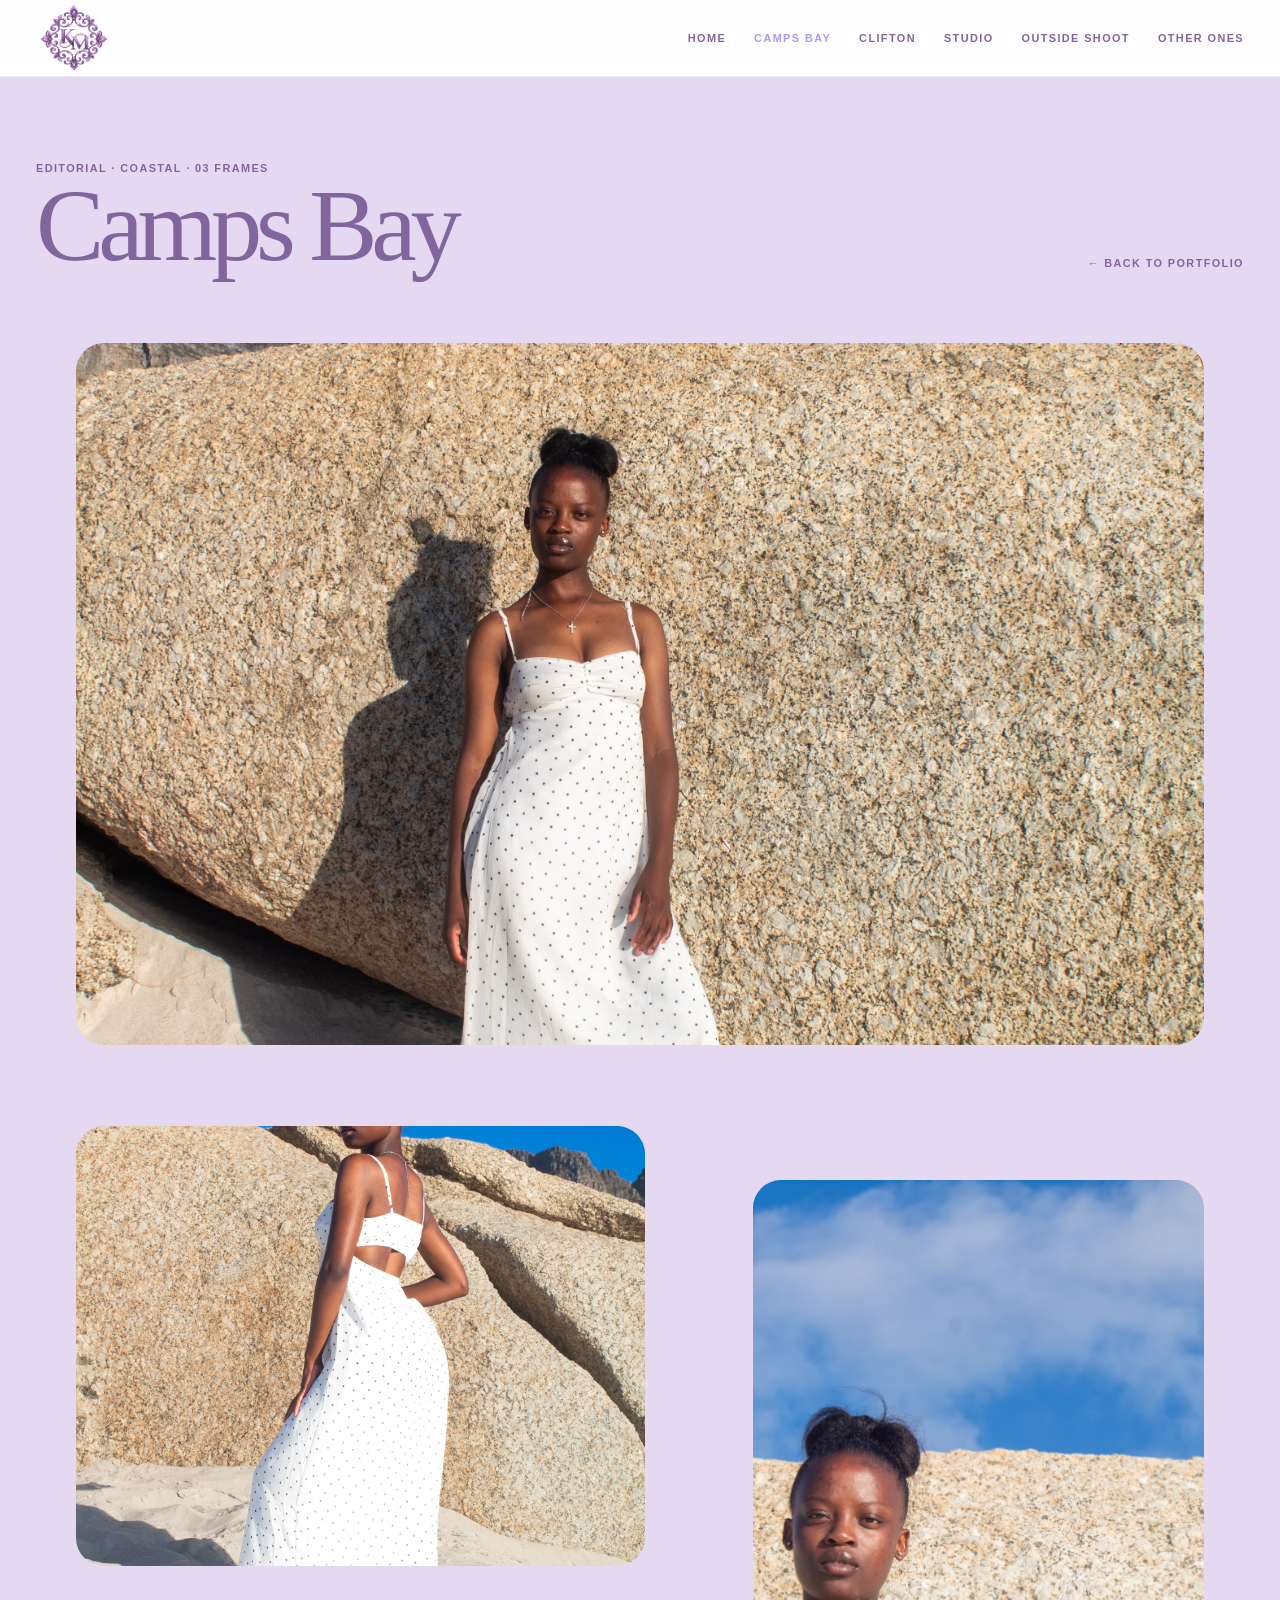
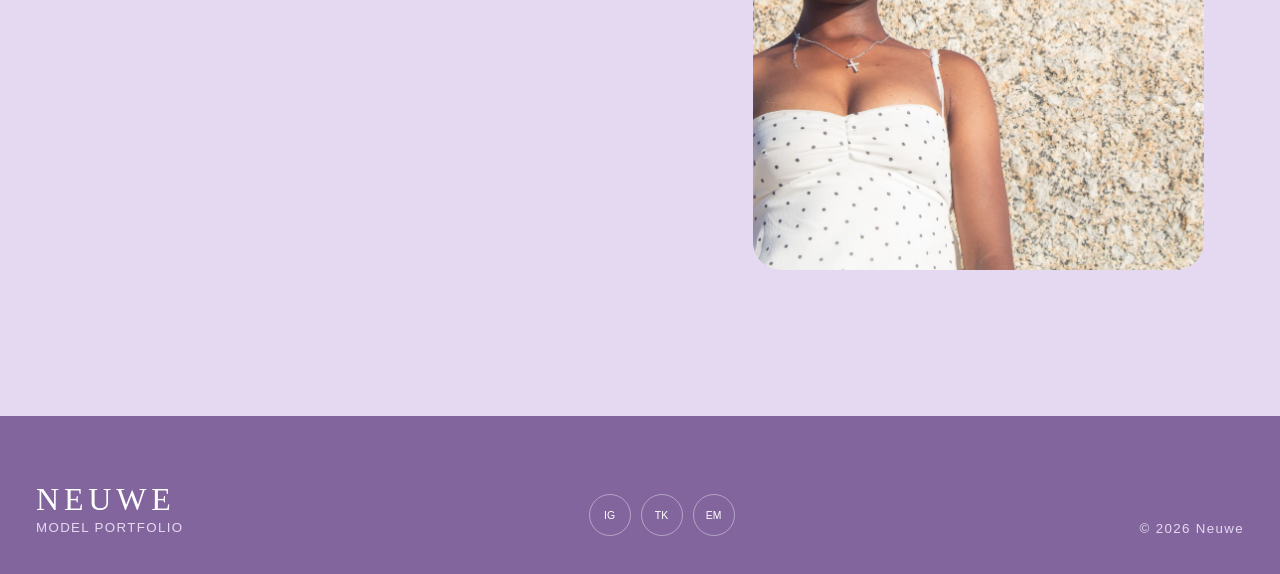
==== commit f398bb42: "Fix responsive KM logo sizing" ====
--- a/camps-bay.html
+++ b/camps-bay.html
@@ -1 +1 @@
-<!doctype html><html lang="en"><head><meta charset="utf-8"><meta name="viewport" content="width=device-width,initial-scale=1"><title>Camps Bay | Neuwe</title><link rel="stylesheet" href="style.css"></head><body class="category camps"><header class="site-header"><nav class="nav container"><a class="logo" href="index.html" aria-label="Neuwe home"><img src="images/logo/km-logo.png" alt="KM logo"></a><input class="toggle" id="navtoggle" type="checkbox"><label class="hamb" for="navtoggle"><span></span><span></span><span></span></label><div class="links"><a href="index.html">Home</a><a class="active" href="camps-bay.html">Camps Bay</a><a href="clifton.html">Clifton</a><a href="studio.html">Studio</a><a href="outside-shoot.html">Outside Shoot</a><a href="other-ones.html">Other Ones</a></div></nav></header><main><section class="cat-head"><div class="cat-head-in container"><div><div class="eyebrow">EDITORIAL · COASTAL · 03 FRAMES</div><h1>Camps Bay</h1></div><a class="back" href="index.html#portfolio">← Back to portfolio</a></div></section><section class="camps-main"><div class="container"><figure class="frame camps-hero"><img src="images/camps-bay/1.jpg" alt="Camps Bay portrait"></figure><div class="camps-grid"><figure class="frame"><img src="images/camps-bay/2.jpg" alt="Camps Bay portrait"></figure><figure class="frame"><img src="images/camps-bay/3.jpg" alt="Camps Bay portrait"></figure></div></div></section></main><footer><div class="foot container"><div><strong>NEUWE</strong><br><small>MODEL PORTFOLIO</small></div><div class="social"><a href="#">IG</a><a href="#">TK</a><a href="#">EM</a></div><small>© 2026 Neuwe</small></div></footer></body></html>+<!doctype html><html lang="en"><head><meta charset="utf-8"><meta name="viewport" content="width=device-width,initial-scale=1"><title>Camps Bay | Neuwe</title><link rel="stylesheet" href="style.css"><style>.site-header .logo{width:76px;height:76px;display:flex;align-items:center;justify-content:center;flex:0 0 76px;font-size:0}.site-header .logo img{display:block;width:72px!important;height:72px!important;max-width:72px!important;object-fit:contain!important}@media(max-width:760px){.site-header .logo{width:58px;height:66px;flex-basis:58px}.site-header .logo img{width:54px!important;height:54px!important;max-width:54px!important}}</style></head><body class="category camps"><header class="site-header"><nav class="nav container"><a class="logo" href="index.html" aria-label="Neuwe home"><img src="images/logo/km-logo.png" alt="KM logo"></a><input class="toggle" id="navtoggle" type="checkbox"><label class="hamb" for="navtoggle"><span></span><span></span><span></span></label><div class="links"><a href="index.html">Home</a><a class="active" href="camps-bay.html">Camps Bay</a><a href="clifton.html">Clifton</a><a href="studio.html">Studio</a><a href="outside-shoot.html">Outside Shoot</a><a href="other-ones.html">Other Ones</a></div></nav></header><main><section class="cat-head"><div class="cat-head-in container"><div><div class="eyebrow">EDITORIAL · COASTAL · 03 FRAMES</div><h1>Camps Bay</h1></div><a class="back" href="index.html#portfolio">← Back to portfolio</a></div></section><section class="camps-main"><div class="container"><figure class="frame camps-hero"><img src="images/camps-bay/1.jpg" alt="Camps Bay portrait"></figure><div class="camps-grid"><figure class="frame"><img src="images/camps-bay/2.jpg" alt="Camps Bay portrait"></figure><figure class="frame"><img src="images/camps-bay/3.jpg" alt="Camps Bay portrait"></figure></div></div></section></main><footer><div class="foot container"><div><strong>NEUWE</strong><br><small>MODEL PORTFOLIO</small></div><div class="social"><a href="#">IG</a><a href="#">TK</a><a href="#">EM</a></div><small>© 2026 Neuwe</small></div></footer></body></html>
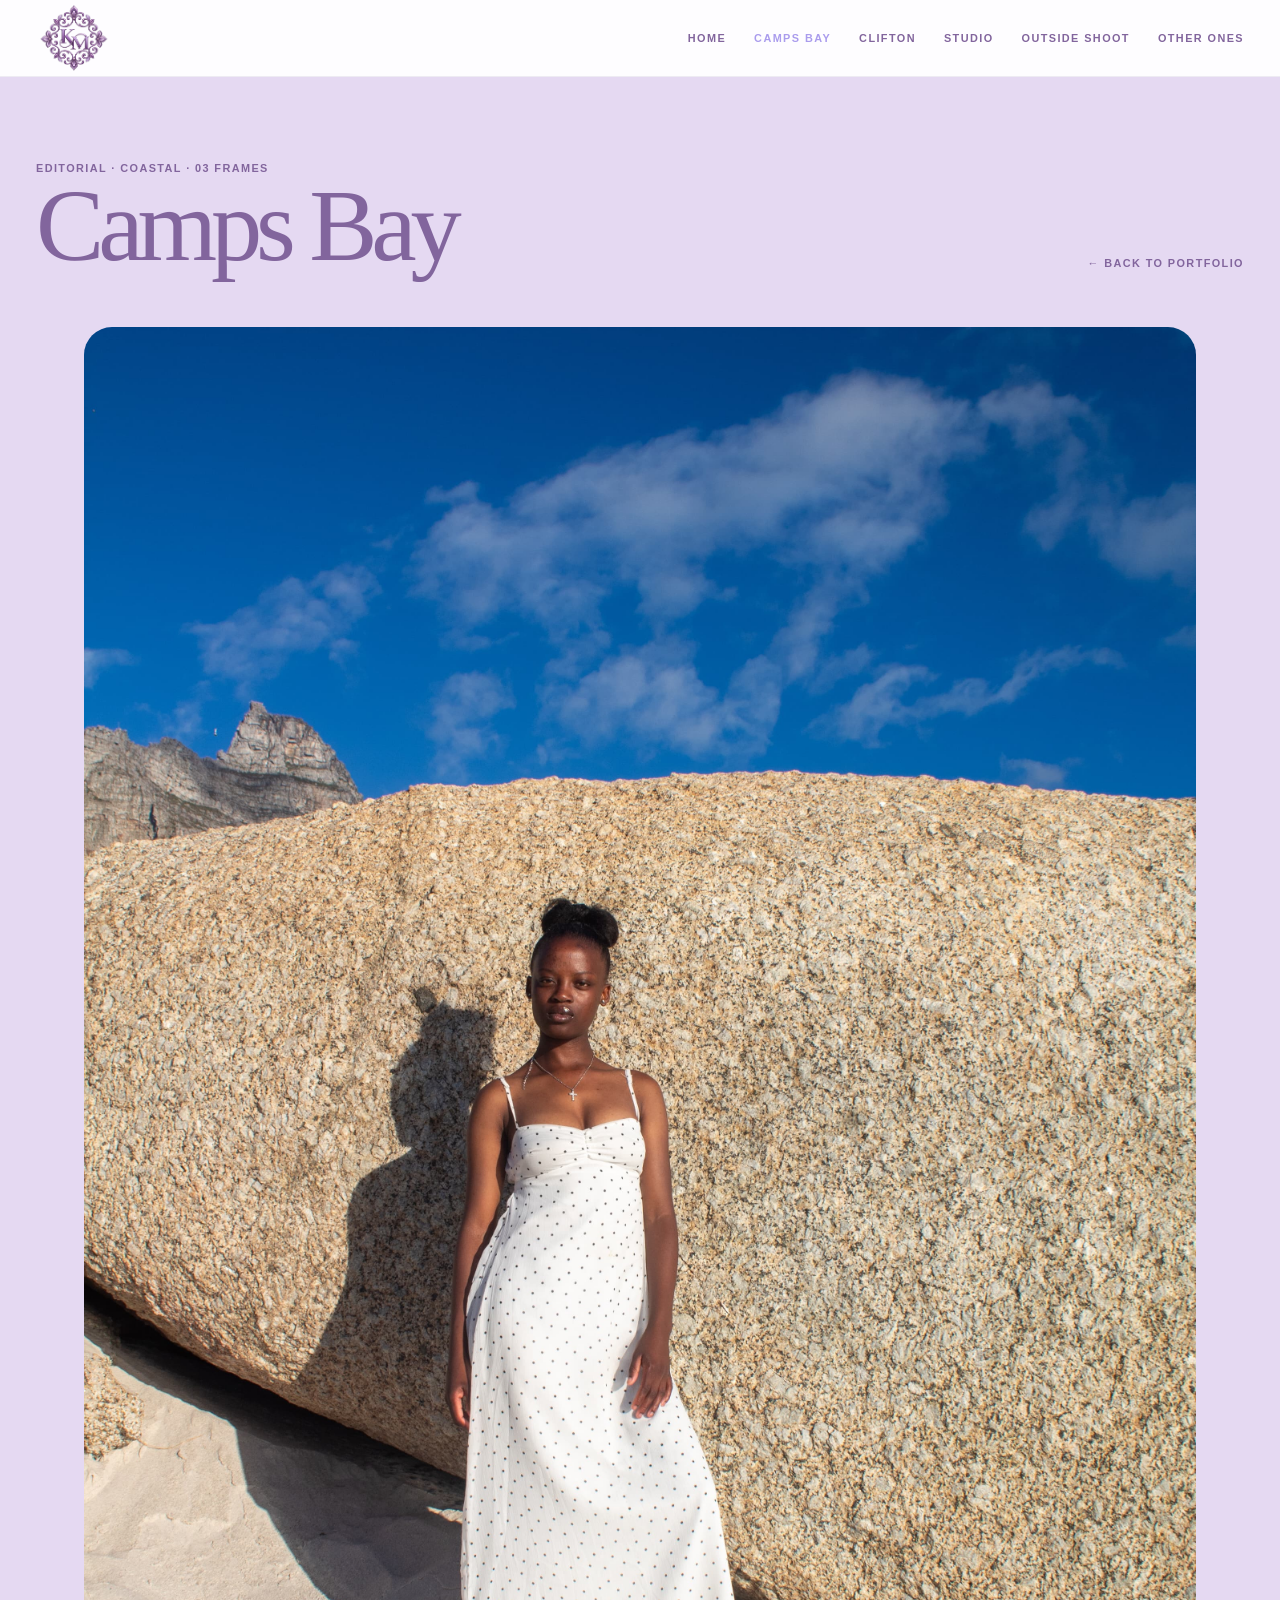
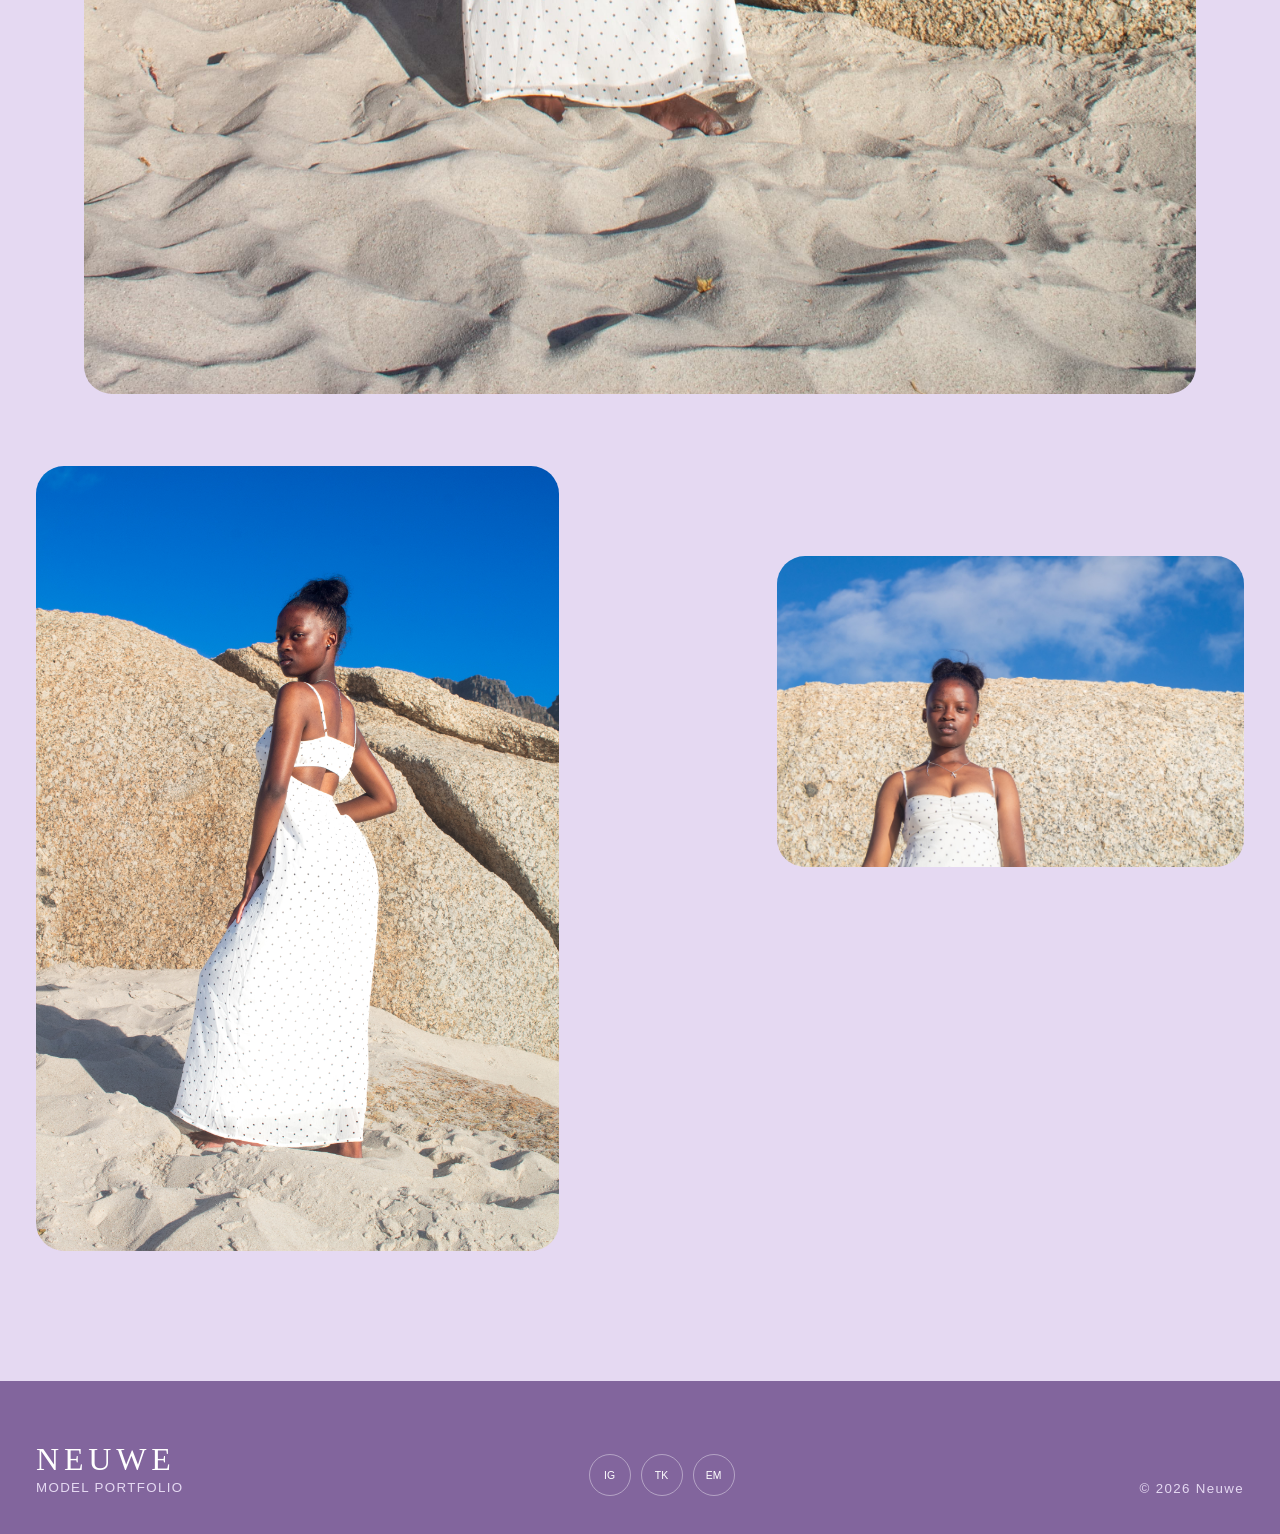
==== commit 23aabe51: "Fix Camps Bay desktop image ratios" ====
--- a/camps-bay.html
+++ b/camps-bay.html
@@ -1 +1 @@
-<!doctype html><html lang="en"><head><meta charset="utf-8"><meta name="viewport" content="width=device-width,initial-scale=1"><title>Camps Bay | Neuwe</title><link rel="stylesheet" href="style.css"><style>.site-header .logo{width:76px;height:76px;display:flex;align-items:center;justify-content:center;flex:0 0 76px;font-size:0}.site-header .logo img{display:block;width:72px!important;height:72px!important;max-width:72px!important;object-fit:contain!important}@media(max-width:760px){.site-header .logo{width:58px;height:66px;flex-basis:58px}.site-header .logo img{width:54px!important;height:54px!important;max-width:54px!important}}</style></head><body class="category camps"><header class="site-header"><nav class="nav container"><a class="logo" href="index.html" aria-label="Neuwe home"><img src="images/logo/km-logo.png" alt="KM logo"></a><input class="toggle" id="navtoggle" type="checkbox"><label class="hamb" for="navtoggle"><span></span><span></span><span></span></label><div class="links"><a href="index.html">Home</a><a class="active" href="camps-bay.html">Camps Bay</a><a href="clifton.html">Clifton</a><a href="studio.html">Studio</a><a href="outside-shoot.html">Outside Shoot</a><a href="other-ones.html">Other Ones</a></div></nav></header><main><section class="cat-head"><div class="cat-head-in container"><div><div class="eyebrow">EDITORIAL · COASTAL · 03 FRAMES</div><h1>Camps Bay</h1></div><a class="back" href="index.html#portfolio">← Back to portfolio</a></div></section><section class="camps-main"><div class="container"><figure class="frame camps-hero"><img src="images/camps-bay/1.jpg" alt="Camps Bay portrait"></figure><div class="camps-grid"><figure class="frame"><img src="images/camps-bay/2.jpg" alt="Camps Bay portrait"></figure><figure class="frame"><img src="images/camps-bay/3.jpg" alt="Camps Bay portrait"></figure></div></div></section></main><footer><div class="foot container"><div><strong>NEUWE</strong><br><small>MODEL PORTFOLIO</small></div><div class="social"><a href="#">IG</a><a href="#">TK</a><a href="#">EM</a></div><small>© 2026 Neuwe</small></div></footer></body></html>+<!doctype html><html lang="en"><head><meta charset="utf-8"><meta name="viewport" content="width=device-width,initial-scale=1"><title>Camps Bay | Neuwe</title><link rel="stylesheet" href="style.css"><style>.site-header .logo{width:76px;height:76px;display:flex;align-items:center;justify-content:center;flex:0 0 76px;font-size:0}.site-header .logo img{display:block;width:72px!important;height:72px!important;max-width:72px!important;object-fit:contain!important}@media(min-width:761px){.camps-main .frame{height:auto!important;overflow:hidden}.camps-main .frame img{width:100%;height:auto!important;object-fit:contain!important;object-position:initial!important}.camps-hero{width:92%;margin:0 auto 72px}.camps-grid{grid-template-columns:1fr 1fr;gap:70px;align-items:start}.camps-grid .frame:nth-child(1){width:92%;margin:0!important;justify-self:start}.camps-grid .frame:nth-child(2){width:82%;margin:90px 0 0!important;justify-self:end}}@media(max-width:760px){.site-header .logo{width:58px;height:66px;flex-basis:58px}.site-header .logo img{width:54px!important;height:54px!important;max-width:54px!important}}</style></head><body class="category camps"><header class="site-header"><nav class="nav container"><a class="logo" href="index.html" aria-label="Neuwe home"><img src="images/logo/km-logo.png" alt="KM logo"></a><input class="toggle" id="navtoggle" type="checkbox"><label class="hamb" for="navtoggle"><span></span><span></span><span></span></label><div class="links"><a href="index.html">Home</a><a class="active" href="camps-bay.html">Camps Bay</a><a href="clifton.html">Clifton</a><a href="studio.html">Studio</a><a href="outside-shoot.html">Outside Shoot</a><a href="other-ones.html">Other Ones</a></div></nav></header><main><section class="cat-head"><div class="cat-head-in container"><div><div class="eyebrow">EDITORIAL · COASTAL · 03 FRAMES</div><h1>Camps Bay</h1></div><a class="back" href="index.html#portfolio">← Back to portfolio</a></div></section><section class="camps-main"><div class="container"><figure class="frame camps-hero"><img src="images/camps-bay/1.jpg" alt="Camps Bay portrait"></figure><div class="camps-grid"><figure class="frame"><img src="images/camps-bay/2.jpg" alt="Camps Bay portrait"></figure><figure class="frame"><img src="images/camps-bay/3.jpg" alt="Camps Bay portrait"></figure></div></div></section></main><footer><div class="foot container"><div><strong>NEUWE</strong><br><small>MODEL PORTFOLIO</small></div><div class="social"><a href="#">IG</a><a href="#">TK</a><a href="#">EM</a></div><small>© 2026 Neuwe</small></div></footer></body></html>
--- a/style.css
+++ b/style.css
@@ -1 +1,48 @@
-:root{--plum:#82659D;--lav:#E5D9F2;--mauve:#B99CC8;--lilac:#DEC0F1;--peri:#AA9CED;--blush:#EBD8D0;--ink:#352b3e;--serif:Georgia,'Times New Roman',serif;--r:28px}*{box-sizing:border-box}html{scroll-behavior:smooth}body{margin:0;color:var(--ink);font-family:Arial,sans-serif}img{display:block;width:100%}a{text-decoration:none;color:inherit}.container{width:min(1360px,calc(100% - 72px));margin:auto}.site-header{position:fixed;z-index:20;inset:0 0 auto;background:#fffffff0;border-bottom:1px solid #82659d20}.nav{height:76px;display:flex;align-items:center;justify-content:space-between}.logo{width:72px;height:72px;display:flex;align-items:center;justify-content:center;flex:0 0 auto}.logo img{width:68px;height:68px;object-fit:contain;filter:saturate(1.12) contrast(1.06);transition:transform .25s ease}.logo:hover img{transform:scale(1.04)}.links{display:flex;gap:28px}.links a,.back,.eyebrow{font-size:.68rem;font-weight:700;letter-spacing:.13em;text-transform:uppercase;color:var(--plum)}.links a:hover,.links a.active{color:var(--peri)}.toggle,.hamb{display:none}.home{background:var(--lav)}.hero{min-height:900px;padding:145px 0 100px;overflow:hidden}.hero-in{position:relative;min-height:670px;display:grid;grid-template-columns:.85fr 1.15fr;gap:7vw;align-items:center}.ghost{position:absolute;z-index:0;left:50%;top:46%;transform:translate(-50%,-50%);font:700 clamp(9rem,17vw,18rem)/.7 var(--serif);letter-spacing:-.07em;color:var(--peri);opacity:.16;white-space:nowrap}.hero-copy,.hero-photo{position:relative;z-index:1}.hero-copy h1{font:400 clamp(4.4rem,7vw,7.4rem)/.84 var(--serif);letter-spacing:-.06em;color:var(--plum);margin:0 0 28px}.hero-copy h1 em{display:block;color:var(--mauve);font-weight:400}.hero-copy p{max-width:390px;font:1.18rem/1.7 var(--serif);color:var(--plum)}.button{display:inline-block;margin-top:15px;padding:16px 25px;border-radius:999px;background:var(--peri);color:#fff;font-size:.72rem;font-weight:700;letter-spacing:.1em;text-transform:uppercase}.hero-photo{justify-self:end;max-width:610px}.hero-photo img{height:690px;object-fit:cover;object-position:center 28%;border-radius:var(--r)}.preview{padding:125px 0 140px;background:#fff}.section-head{margin-bottom:50px}.section-head h2{font:400 clamp(3.2rem,5vw,5.5rem)/1 var(--serif);color:var(--plum);margin:0}.cards{display:grid;grid-template-columns:repeat(5,1fr);gap:18px}.pic,.frame{overflow:hidden;border-radius:var(--r)}.card img{height:360px;object-fit:cover;transition:.4s}.card:nth-child(even){margin-top:48px}.card:hover img{transform:scale(1.035)}.card h3{font:400 1.4rem var(--serif);color:var(--plum);margin:14px 3px 4px}.card span{color:var(--mauve);font-size:.62rem;font-weight:700;letter-spacing:.1em;text-transform:uppercase}.statement{padding:120px 0;background:var(--blush)}.statement p{max-width:950px;margin:auto;font:400 clamp(2.5rem,4vw,4.6rem)/1.08 var(--serif);color:var(--plum)}.statement em{color:var(--mauve)}footer{padding:65px 0 38px;background:var(--plum);color:#fff}.foot{display:flex;justify-content:space-between;align-items:end}.foot strong{font:400 2rem var(--serif);letter-spacing:.15em}.foot small{color:var(--lav);letter-spacing:.1em}.social{display:flex;gap:10px}.social a{width:42px;height:42px;border:1px solid #ffffff66;border-radius:50%;display:grid;place-items:center;font-size:.65rem}.category{padding-top:76px}.cat-head{padding:86px 0 58px}.cat-head-in{display:flex;justify-content:space-between;align-items:end}.cat-head h1{font:400 clamp(4.2rem,8vw,8rem)/.85 var(--serif);letter-spacing:-.06em;color:var(--plum);margin:8px 0 0}.frame img{height:100%;object-fit:cover}.camps,.other{background:var(--lav)}.camps-main{padding-bottom:130px}.camps-hero{height:min(78vh,820px);margin-bottom:65px}.camps-grid{display:grid;grid-template-columns:1.1fr .9fr;gap:28px}.camps-grid .frame:nth-child(1){height:440px}.camps-grid .frame:nth-child(2){height:690px;margin-top:70px}.camps-grid .frame:nth-child(3){height:680px;margin-top:-180px}.camps-grid .frame:nth-child(4){height:420px}.clifton-main{padding-bottom:140px}.clifton-feature{padding:65px;background:var(--blush);border-radius:var(--r);display:grid;grid-template-columns:1.35fr .65fr;gap:70px;align-items:center}.clifton-feature .frame{height:720px}.feature-copy h2,.outside-copy h2{font:400 clamp(2.7rem,4vw,4.5rem)/1.05 var(--serif);color:var(--plum)}.feature-copy p,.outside-copy p,.studio-intro{font:1.1rem/1.8 var(--serif);color:var(--plum)}.studio .cat-head{background:var(--lav)}.studio-main{padding:90px 0 140px}.studio-intro{max-width:600px;margin:0 0 65px auto}.studio-grid{display:grid;grid-template-columns:repeat(12,1fr);gap:32px}.studio-grid .frame:nth-child(1){grid-column:1/8;height:700px}.studio-grid .frame:nth-child(2){grid-column:9/13;height:500px;margin-top:90px}.studio-grid .frame:nth-child(3){grid-column:1/5;height:510px;margin-top:55px}.studio-grid .frame:nth-child(4){grid-column:5/13;height:680px}.studio-grid .frame:nth-child(5){grid-column:3/11;height:740px}.studio-grid img{filter:grayscale(100%)}.outside{background:var(--blush)}.outside-main{padding:20px 0 140px}.outside-combo{display:grid;grid-template-columns:.7fr 1.3fr;gap:70px;align-items:center}.outside-copy{padding-left:35px}.outside-combo .frame{height:770px}.other-main{padding-bottom:145px}.pair{display:grid;grid-template-columns:1fr 1fr;gap:7vw;min-height:820px}.pair .frame{height:680px}.pair .frame:nth-child(2){margin-top:145px}.pair-note{max-width:620px;margin:50px auto;text-align:center;font:2rem/1.4 var(--serif);color:var(--plum)}@media(max-width:760px){.container{width:calc(100% - 32px)}.nav{height:66px}.logo{width:60px;height:60px}.logo img{width:58px;height:58px}.links{position:fixed;inset:66px 0 auto;padding:28px 24px;background:var(--lav);display:none;flex-direction:column}.links a{padding:11px 0;font:400 1.4rem var(--serif);text-transform:none;letter-spacing:0}.hamb{display:flex;width:34px;height:34px;flex-direction:column;justify-content:center;align-items:flex-end;gap:5px}.hamb span{width:23px;height:1.5px;background:var(--plum)}.toggle{position:absolute;opacity:0}.toggle:checked~.links{display:flex}.hero{min-height:0;padding:95px 0 70px}.hero-in{display:flex;flex-direction:column;gap:28px;min-height:0}.ghost{top:35px;right:-3px;left:auto;transform:none;writing-mode:vertical-rl;font-size:24vw}.hero-photo{order:1;width:calc(100% - 42px);margin-right:auto}.hero-photo img{height:125vw;max-height:590px}.hero-copy{order:2}.hero-copy h1{font-size:16vw}.cards{grid-template-columns:1fr 1fr;gap:28px 13px}.card:nth-child(even){margin-top:50px}.card img{height:245px}.preview,.statement{padding:80px 0}.statement p{font-size:9vw}.foot{display:grid;gap:30px}.category{padding-top:66px}.cat-head{padding:55px 0 42px}.cat-head-in{flex-direction:column-reverse;align-items:flex-start;gap:25px}.cat-head h1{font-size:18vw}.camps-main{padding-bottom:85px}.camps-hero{width:94%;height:520px;margin:0 0 45px auto}.camps-grid{display:flex;flex-direction:column;gap:38px}.camps-grid .frame:nth-child(1){width:76%;height:390px}.camps-grid .frame:nth-child(2){width:88%;height:500px;margin-left:auto}.camps-grid .frame:nth-child(3){height:430px;margin:0}.camps-grid .frame:nth-child(4){width:72%;height:400px;margin-left:auto}.clifton-feature{padding:18px 18px 36px;display:flex;flex-direction:column}.clifton-feature .frame{height:540px}.studio-grid{display:flex;flex-direction:column;gap:42px}.studio-grid .frame:nth-child(1){width:92%;height:510px}.studio-grid .frame:nth-child(2){width:68%;height:390px;margin-left:auto}.studio-grid .frame:nth-child(3){width:72%;height:410px;margin:0}.studio-grid .frame:nth-child(4){height:480px}.studio-grid .frame:nth-child(5){width:84%;height:520px;margin:auto}.outside-combo{display:flex;flex-direction:column-reverse;gap:0}.outside-combo .frame{width:91%;height:560px;margin-left:auto}.outside-copy{width:88%;margin-top:-32px;padding:35px 26px;background:var(--lav);border-radius:22px;z-index:2}.pair{position:relative;display:block;min-height:760px}.pair .frame:first-child{width:82%;height:500px}.pair .frame:nth-child(2){position:absolute;right:0;bottom:0;width:67%;height:420px;margin:0;border:7px solid var(--lav)}.pair-note{font-size:1.6rem}}+:root{--plum:#82659D;--lav:#E5D9F2;--mauve:#B99CC8;--lilac:#DEC0F1;--peri:#AA9CED;--blush:#EBD8D0;--ink:#352b3e;--serif:Georgia,'Times New Roman',serif;--r:28px}*{box-sizing:border-box}html{scroll-behavior:smooth}body{margin:0;color:var(--ink);font-family:Arial,sans-serif}img{display:block;width:100%}a{text-decoration:none;color:inherit}.container{width:min(1360px,calc(100% - 72px));margin:auto}.site-header{position:fixed;z-index:20;inset:0 0 auto;background:#fffffff2;border-bottom:1px solid #82659d20}.nav{height:76px;display:flex;align-items:center;justify-content:space-between}.logo{font:700 1.35rem var(--serif);letter-spacing:.18em;color:var(--plum)}.links{display:flex;align-items:center;gap:28px}.links>a,.work-nav>span,.back,.eyebrow{font-size:.68rem;font-weight:700;letter-spacing:.13em;text-transform:uppercase;color:var(--plum)}.links>a:hover,.links>a.active{color:var(--peri)}.work-nav{position:relative;cursor:pointer}.work-menu{position:absolute;top:22px;left:-24px;width:210px;padding:15px 20px;background:#f8f2fc;border-radius:0 0 16px 16px;box-shadow:0 18px 35px #82659d24;display:none}.work-nav:hover .work-menu{display:block}.work-menu a{display:flex;justify-content:space-between;padding:8px 0;color:var(--plum);font:1rem var(--serif)}.work-menu b{font:600 .65rem Arial}.toggle,.hamb{display:none}.home{background:var(--lav)}.hero{min-height:900px;padding:125px 0 70px;overflow:hidden;background:linear-gradient(125deg,var(--blush),var(--lav))}.hero-in{position:relative;min-height:700px;display:grid;grid-template-columns:.9fr 1.1fr;gap:6vw;align-items:center}.ghost{position:absolute;z-index:0;left:-1vw;top:4%;font:700 clamp(9rem,17vw,18rem)/.75 var(--serif);letter-spacing:-.07em;color:var(--peri);opacity:.14;white-space:nowrap}.hero-copy,.hero-photo{position:relative;z-index:1}.hero-copy h1{font:400 clamp(4rem,6vw,6.6rem)/.82 var(--serif);letter-spacing:-.055em;color:var(--plum);margin:12px 0 14px}.nickname{display:block;color:var(--mauve);letter-spacing:.2em;font-size:.8rem;margin-bottom:24px}.hero-copy p{max-width:440px;font:1.08rem/1.65 var(--serif);color:var(--plum)}.hero-actions{display:flex;gap:14px;margin-top:25px}.button{display:inline-flex;align-items:center;justify-content:center;min-width:145px;padding:16px 25px;border:1px solid var(--peri);border-radius:12px;background:var(--plum);color:#fff;font-size:.72rem;font-weight:700;letter-spacing:.05em}.button-outline{background:transparent;color:var(--plum)}.hero-photo{justify-self:end;width:min(100%,570px)}.hero-photo img{height:700px;object-fit:cover;object-position:center 28%;border-radius:var(--r)}.hero-index{position:absolute;left:0;right:0;bottom:0;z-index:3;display:flex;align-items:center;gap:18px;color:var(--plum);font-size:.65rem;font-weight:700;letter-spacing:.1em;text-transform:uppercase}.hero-index i{height:1px;background:var(--mauve);width:120px}.hero-index span:last-child{margin-left:auto}.mobile-hero-copy{display:none}.preview{padding:115px 0 130px;background:#fff}.section-head{margin-bottom:45px}.section-head h2{font:400 clamp(3.2rem,5vw,5.5rem)/1 var(--serif);color:var(--plum);margin:0}.cards{display:grid;grid-template-columns:repeat(5,1fr);gap:18px}.pic,.frame{overflow:hidden;border-radius:var(--r)}.card img{height:350px;object-fit:cover;transition:.4s}.card:nth-child(even){margin-top:48px}.card:hover img{transform:scale(1.035)}.card h3{font:400 1.4rem var(--serif);color:var(--plum);margin:14px 3px 4px}.card span{color:var(--mauve);font-size:.62rem;font-weight:700;letter-spacing:.1em;text-transform:uppercase}footer{padding:60px 0 38px;background:var(--plum);color:#fff}.foot{display:flex;justify-content:space-between;align-items:end}.foot strong{font:400 2rem var(--serif);letter-spacing:.15em}.foot small{color:var(--lav);letter-spacing:.1em}.social{display:flex;gap:10px}.social a{width:42px;height:42px;border:1px solid #ffffff66;border-radius:50%;display:grid;place-items:center;font-size:.65rem}.category{padding-top:76px}.cat-head{padding:86px 0 58px}.cat-head-in{display:flex;justify-content:space-between;align-items:end}.cat-head h1{font:400 clamp(4.2rem,8vw,8rem)/.85 var(--serif);letter-spacing:-.06em;color:var(--plum);margin:8px 0 0}.frame img{height:100%;object-fit:cover}.camps,.other{background:var(--lav)}.camps-main{padding-bottom:130px}.camps-hero{height:min(78vh,820px);margin-bottom:65px}.camps-grid{display:grid;grid-template-columns:1.1fr .9fr;gap:28px}.camps-grid .frame:nth-child(1){height:440px}.camps-grid .frame:nth-child(2){height:690px;margin-top:70px}.camps-grid .frame:nth-child(3){height:680px;margin-top:-180px}.camps-grid .frame:nth-child(4){height:420px}.clifton-main{padding-bottom:140px}.clifton-feature{padding:65px;background:var(--blush);border-radius:var(--r);display:grid;grid-template-columns:1.35fr .65fr;gap:70px;align-items:center}.clifton-feature .frame{height:720px}.feature-copy h2,.outside-copy h2{font:400 clamp(2.7rem,4vw,4.5rem)/1.05 var(--serif);color:var(--plum)}.feature-copy p,.outside-copy p,.studio-intro{font:1.1rem/1.8 var(--serif);color:var(--plum)}.studio .cat-head{background:var(--lav)}.studio-main{padding:90px 0 140px}.studio-intro{max-width:600px;margin:0 0 65px auto}.studio-grid{display:grid;grid-template-columns:repeat(12,1fr);gap:32px}.studio-grid .frame:nth-child(1){grid-column:1/8;height:700px}.studio-grid .frame:nth-child(2){grid-column:9/13;height:500px;margin-top:90px}.studio-grid .frame:nth-child(3){grid-column:1/5;height:510px;margin-top:55px}.studio-grid .frame:nth-child(4){grid-column:5/13;height:680px}.studio-grid .frame:nth-child(5){grid-column:3/11;height:740px}.studio-grid img{filter:grayscale(100%)}.outside{background:var(--blush)}.outside-main{padding:20px 0 140px}.outside-combo{display:grid;grid-template-columns:.7fr 1.3fr;gap:70px;align-items:center}.outside-copy{padding-left:35px}.outside-combo .frame{height:770px}.other-main{padding-bottom:145px}.pair{display:grid;grid-template-columns:1fr 1fr;gap:7vw;min-height:820px}.pair .frame{height:680px}.pair .frame:nth-child(2){margin-top:145px}.pair-note{max-width:620px;margin:50px auto;text-align:center;font:2rem/1.4 var(--serif);color:var(--plum)}
+@media(max-width:760px){body.home{background:var(--blush)}.container{width:calc(100% - 36px)}.site-header{background:transparent;border:0;position:absolute}.nav{height:84px}.logo{color:#fff;font-size:1.35rem;text-shadow:0 1px 10px #352b3e44}.hamb{display:flex;width:38px;height:38px;flex-direction:column;justify-content:center;align-items:flex-end;gap:5px;z-index:30}.hamb span{width:25px;height:2px;background:#fff;box-shadow:0 1px 8px #352b3e44}.toggle{position:absolute;opacity:0}.links{position:fixed;z-index:25;inset:0;padding:115px 34px 40px;background:var(--plum);display:none;flex-direction:column;align-items:flex-start;gap:19px;color:#fff}.links>a,.work-nav>span{font:400 1.8rem var(--serif);text-transform:none;letter-spacing:0;color:#fff}.work-nav{width:100%}.work-menu{position:static;display:block;background:none;box-shadow:none;width:100%;padding:10px 0 0 20px}.work-menu a{color:var(--lav);font:1rem Arial;padding:7px 0}.toggle:checked~.links{display:flex}.hero{height:100svh;min-height:720px;padding:0;background:var(--plum)}.hero-in{width:100%;height:100%;min-height:0;display:block;overflow:hidden}.ghost{z-index:2;left:auto;right:2%;top:14%;writing-mode:vertical-rl;transform:rotate(180deg);font-size:22vw;line-height:.75;color:var(--lilac);opacity:.63}.hero-copy{display:none}.hero-photo{position:absolute;inset:0;width:100%;height:100%;max-width:none;background:var(--plum);overflow:hidden}.hero-photo:after{content:"";position:absolute;inset:0;background:linear-gradient(to bottom,rgba(130,101,157,0) 0%,rgba(130,101,157,0) 43%,rgba(130,101,157,.12) 56%,rgba(130,101,157,.48) 72%,rgba(235,216,208,.90) 92%,var(--blush) 100%)}.hero-photo img{position:absolute;inset:0;width:100%;height:100%;max-height:none;border-radius:0;object-fit:cover;object-position:center 34%}.mobile-hero-copy{display:block;position:absolute;z-index:4;left:24px;right:24px;bottom:92px;color:#fff;text-shadow:0 1px 18px #352b3e66}.mobile-hero-copy .eyebrow{color:#fff;font-size:.62rem;letter-spacing:.22em}.mobile-hero-copy h1{font:400 clamp(2.7rem,12.5vw,4rem)/.87 var(--serif);letter-spacing:-.05em;margin:8px 0 10px}.mobile-hero-copy>span{letter-spacing:.25em;font-size:.75rem}.mobile-tagline{margin:20px 0 0;padding-top:16px;border-top:1px solid #ffffff88;width:max-content;max-width:100%;font:italic 1.65rem/1.08 var(--serif);color:var(--blush)}.mobile-hero-copy .hero-actions{gap:12px;margin-top:24px}.mobile-hero-copy .button{flex:1;min-width:0;padding:15px 10px;border-radius:999px;background:var(--peri);border-color:var(--peri);font-size:.78rem;text-shadow:none}.mobile-hero-copy .button-outline{background:rgba(235,216,208,.92);border-color:var(--blush);color:var(--plum)}.hero-index{left:24px;right:24px;bottom:25px;color:var(--plum);font-size:.63rem;text-shadow:none}.hero-index i{flex:1;width:auto;background:var(--mauve)}.preview{padding:78px 0 85px;background:var(--lav)}.cards{grid-template-columns:1fr 1fr;gap:28px 13px}.card:nth-child(even){margin-top:50px}.card img{height:245px}.foot{display:grid;gap:30px}.category{padding-top:66px}.category .site-header{background:var(--lav)}.cat-head{padding:55px 0 42px}.cat-head-in{flex-direction:column-reverse;align-items:flex-start;gap:25px}.cat-head h1{font-size:18vw}.camps-main{padding-bottom:85px}.camps-hero{width:100%;height:auto;aspect-ratio:4/5;margin:0 0 50px}.camps-hero img{object-position:center 30%}.camps-grid{display:flex;flex-direction:column;gap:46px}.camps-grid .frame:nth-child(1){width:100%;height:auto;aspect-ratio:16/10;margin:0}.camps-grid .frame:nth-child(1) img{object-position:center 38%}.camps-grid .frame:nth-child(2){width:78%;height:auto;aspect-ratio:4/5;margin:0 0 0 auto}.camps-grid .frame:nth-child(3){width:88%;height:auto;aspect-ratio:5/6;margin:0}.camps-grid .frame:nth-child(4){width:100%;height:auto;aspect-ratio:16/10;margin:0}.clifton-feature{padding:18px 18px 36px;display:flex;flex-direction:column}.clifton-feature .frame{height:540px}.studio-grid{display:flex;flex-direction:column;gap:42px}.studio-grid .frame:nth-child(1){width:92%;height:510px}.studio-grid .frame:nth-child(2){width:68%;height:390px;margin-left:auto}.studio-grid .frame:nth-child(3){width:72%;height:410px;margin:0}.studio-grid .frame:nth-child(4){height:480px}.studio-grid .frame:nth-child(5){width:84%;height:520px;margin:auto}.outside-combo{display:flex;flex-direction:column-reverse;gap:0}.outside-combo .frame{width:91%;height:560px;margin-left:auto}.outside-copy{width:88%;margin-top:-32px;padding:35px 26px;background:var(--lav);border-radius:22px;z-index:2}.other-main{padding:0 0 85px}.other-main .container{width:100%}.pair{display:grid;grid-template-columns:1fr;gap:0;min-height:0}.pair .frame{width:auto;height:auto;border-radius:0}.pair .frame:first-child{width:78%;aspect-ratio:4/5;margin:0 0 0 18px;border-radius:0 var(--r) var(--r) 0}.pair .frame:nth-child(2){position:static;width:78%;aspect-ratio:4/5;margin:-52px 18px 0 auto;border:8px solid var(--lav);border-radius:var(--r) 0 0 var(--r);z-index:2}.pair .frame:first-child img{object-position:center 32%}.pair .frame:nth-child(2) img{object-position:center 38%}.pair-note{width:calc(100% - 48px);margin:40px auto 0;text-align:left;font-size:1.45rem;line-height:1.35}}
+
+/* Mobile category galleries: preserve every photograph's native aspect ratio. Homepage rules above remain untouched. */
+@media(max-width:760px){
+.category .frame{height:auto!important;aspect-ratio:auto!important;overflow:hidden;border-radius:var(--r)}
+.category .frame img{width:100%;height:auto!important;max-width:100%;object-fit:contain!important;object-position:initial!important}
+
+/* Camps Bay — five-frame editorial rhythm */
+.camps-hero{width:92%;margin:0 auto 58px}
+.camps-grid{display:flex;flex-direction:column;gap:52px}
+.camps-grid .frame:nth-child(1){width:76%;margin:0!important;align-self:flex-start}
+.camps-grid .frame:nth-child(2){width:86%;margin:0!important;align-self:flex-end}
+.camps-grid .frame:nth-child(3){width:72%;margin:0!important;align-self:flex-start}
+.camps-grid .frame:nth-child(4){width:90%;margin:0!important;align-self:flex-end}
+
+/* Clifton — one quiet, centred feature */
+.clifton-feature{padding:28px 18px 38px;gap:30px}
+.clifton-feature .frame{width:92%;margin:0 auto}
+
+/* Studio — formal alternating editorial sequence */
+.studio-main{padding:70px 0 105px}
+.studio-grid{display:flex;flex-direction:column;gap:54px}
+.studio-grid .frame:nth-child(1){width:94%;margin:0;align-self:flex-start}
+.studio-grid .frame:nth-child(2){width:72%;margin:0;align-self:flex-end}
+.studio-grid .frame:nth-child(3){width:78%;margin:0;align-self:flex-start}
+.studio-grid .frame:nth-child(4){width:92%;margin:0;align-self:flex-end}
+.studio-grid .frame:nth-child(5){width:82%;margin:0 auto;align-self:center}
+
+/* Outside Shoot — single offset feature, no crop */
+.outside-combo{display:flex;flex-direction:column-reverse;gap:0}
+.outside-combo .frame{width:90%;margin:0 0 0 auto}
+
+/* Other Ones — two-frame closing spread without overlap or crop */
+.other-main{padding:0 0 90px}
+.other-main .container{width:100%}
+.pair{display:flex;flex-direction:column;gap:58px;min-height:0}
+.pair .frame:first-child{width:88%;margin:0 auto 0 18px;border-radius:var(--r)}
+.pair .frame:nth-child(2){position:static;width:78%;margin:0 18px 0 auto;border:0;border-radius:var(--r);z-index:auto}
+}
+
+/* KM logo: one controlled size per breakpoint across every page. */
+.site-header .logo{width:72px;height:72px;display:flex;align-items:center;justify-content:center;flex:0 0 72px;font-size:0;letter-spacing:0;overflow:visible}
+.site-header .logo img{display:block!important;width:72px!important;height:72px!important;max-width:72px!important;max-height:72px!important;object-fit:contain!important;object-position:center!important}
+@media(max-width:760px){
+.site-header .logo{width:54px;height:54px;flex:0 0 54px}
+.site-header .logo img{width:54px!important;height:54px!important;max-width:54px!important;max-height:54px!important}
+}
